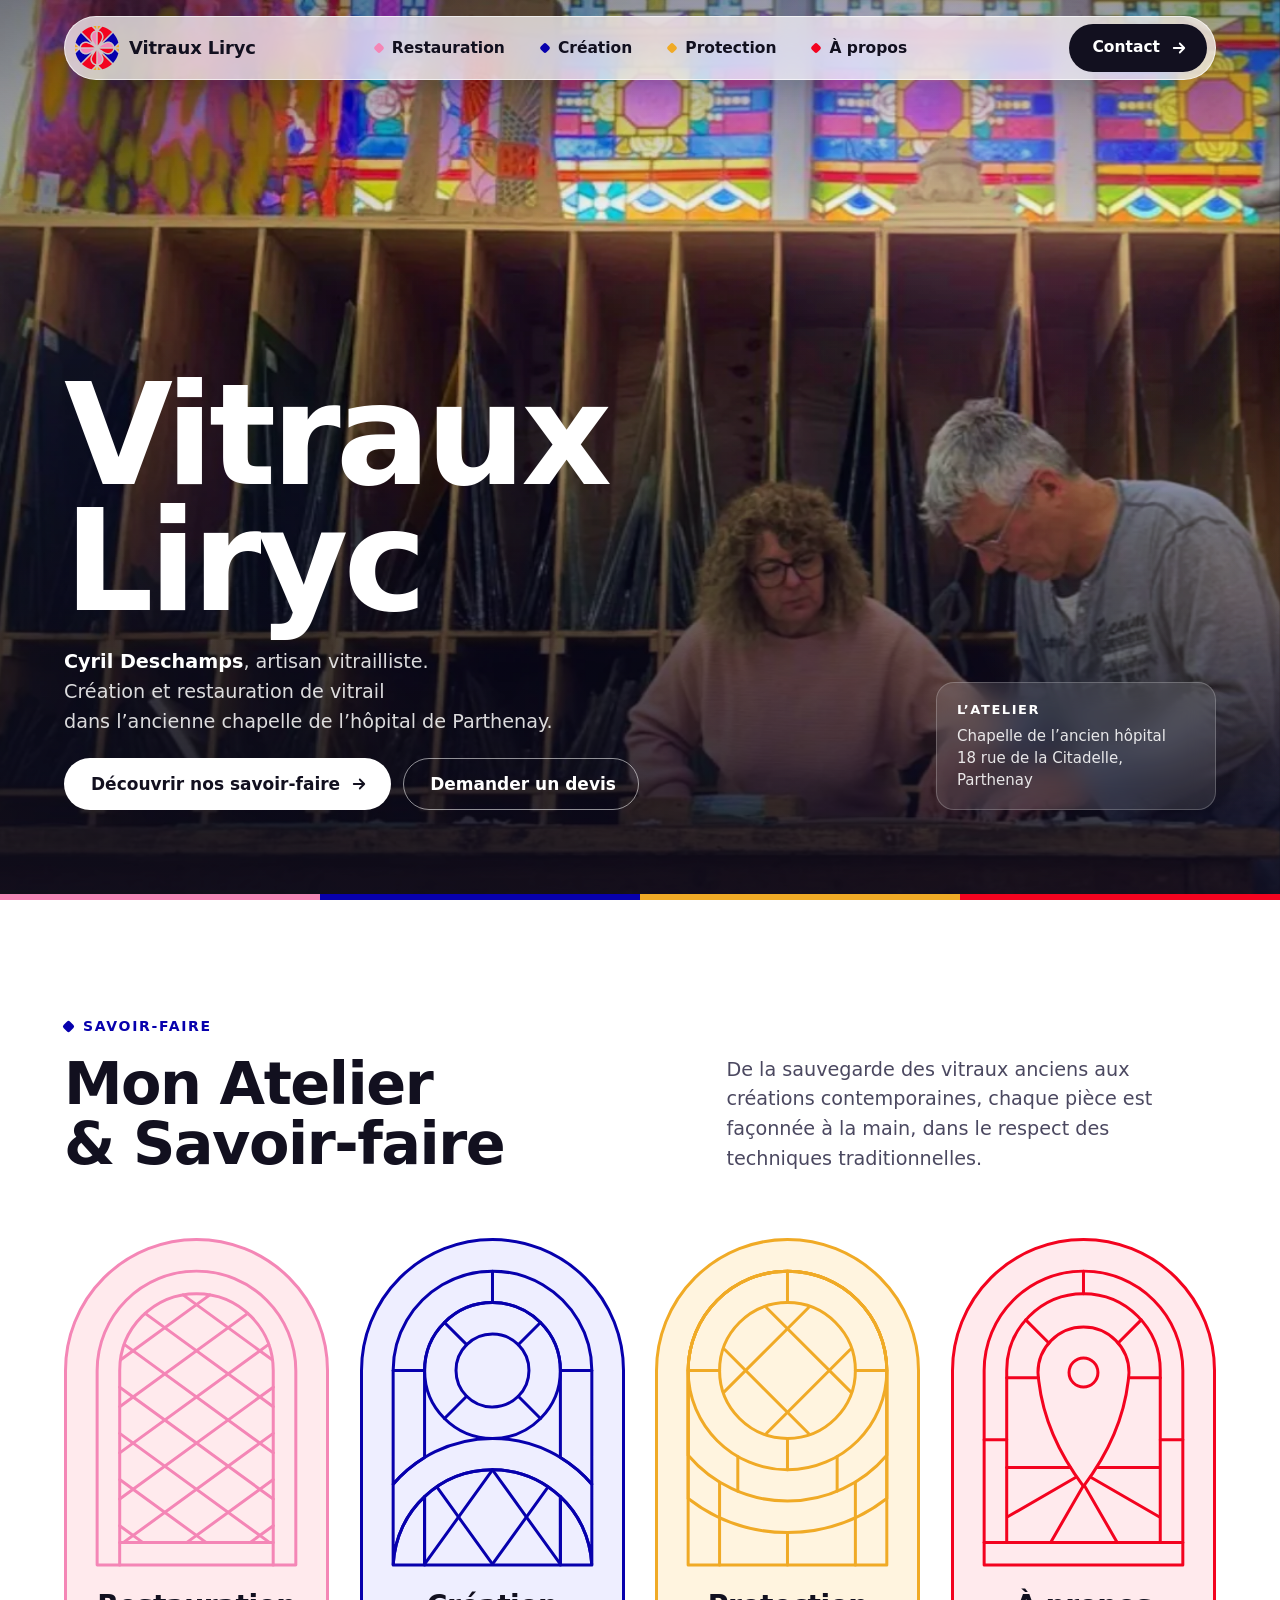
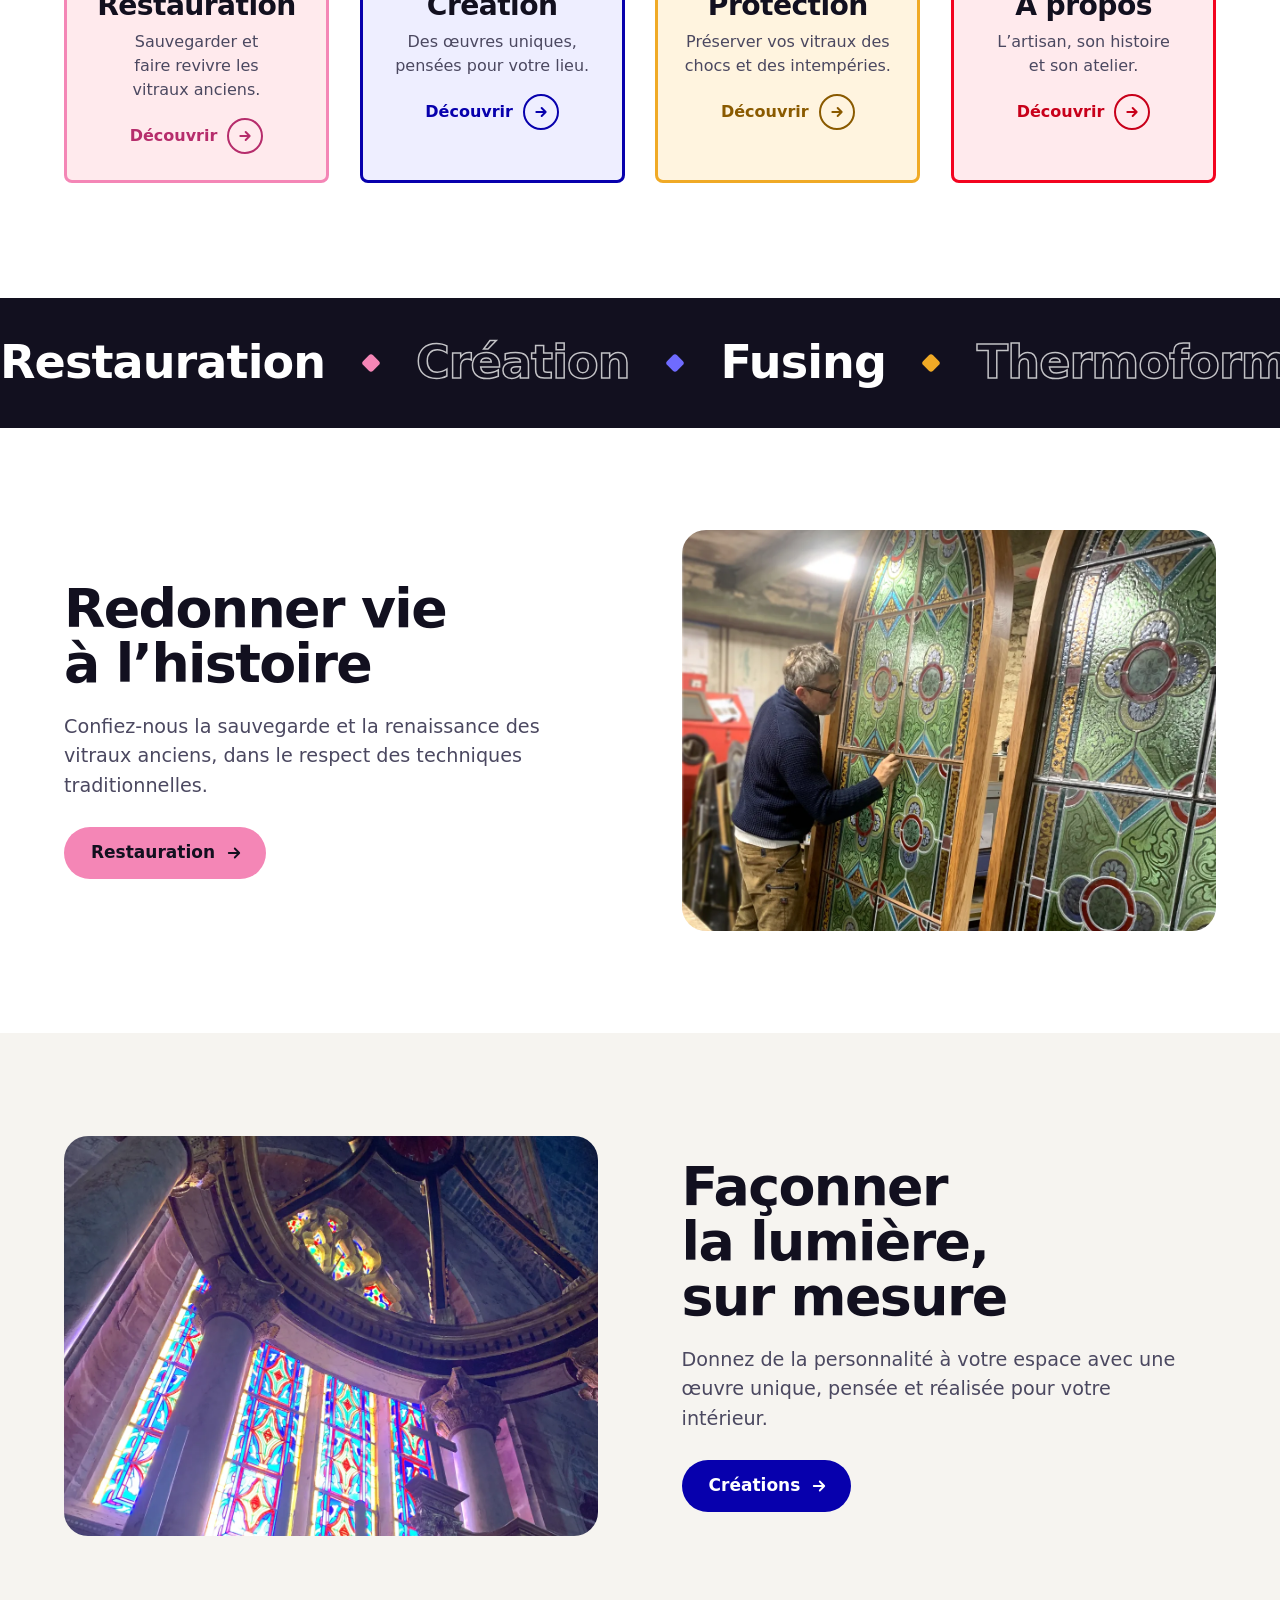
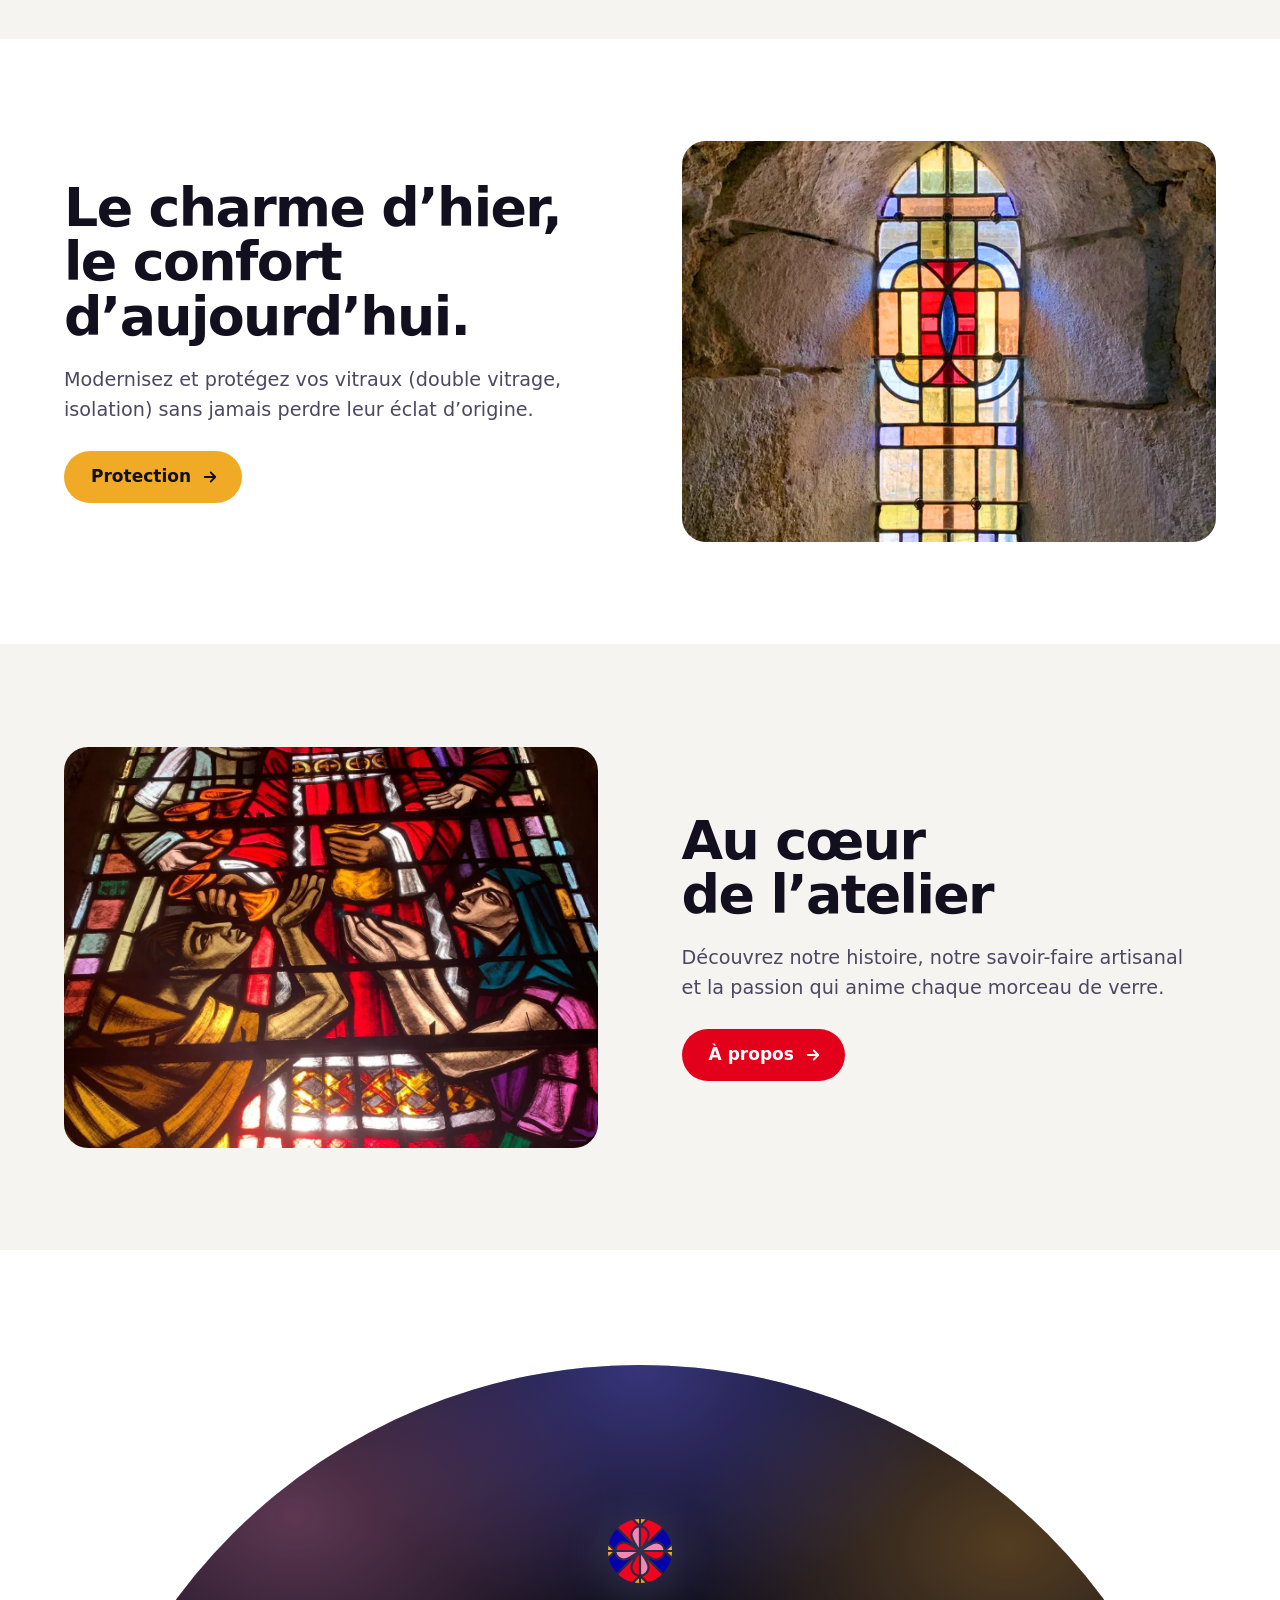
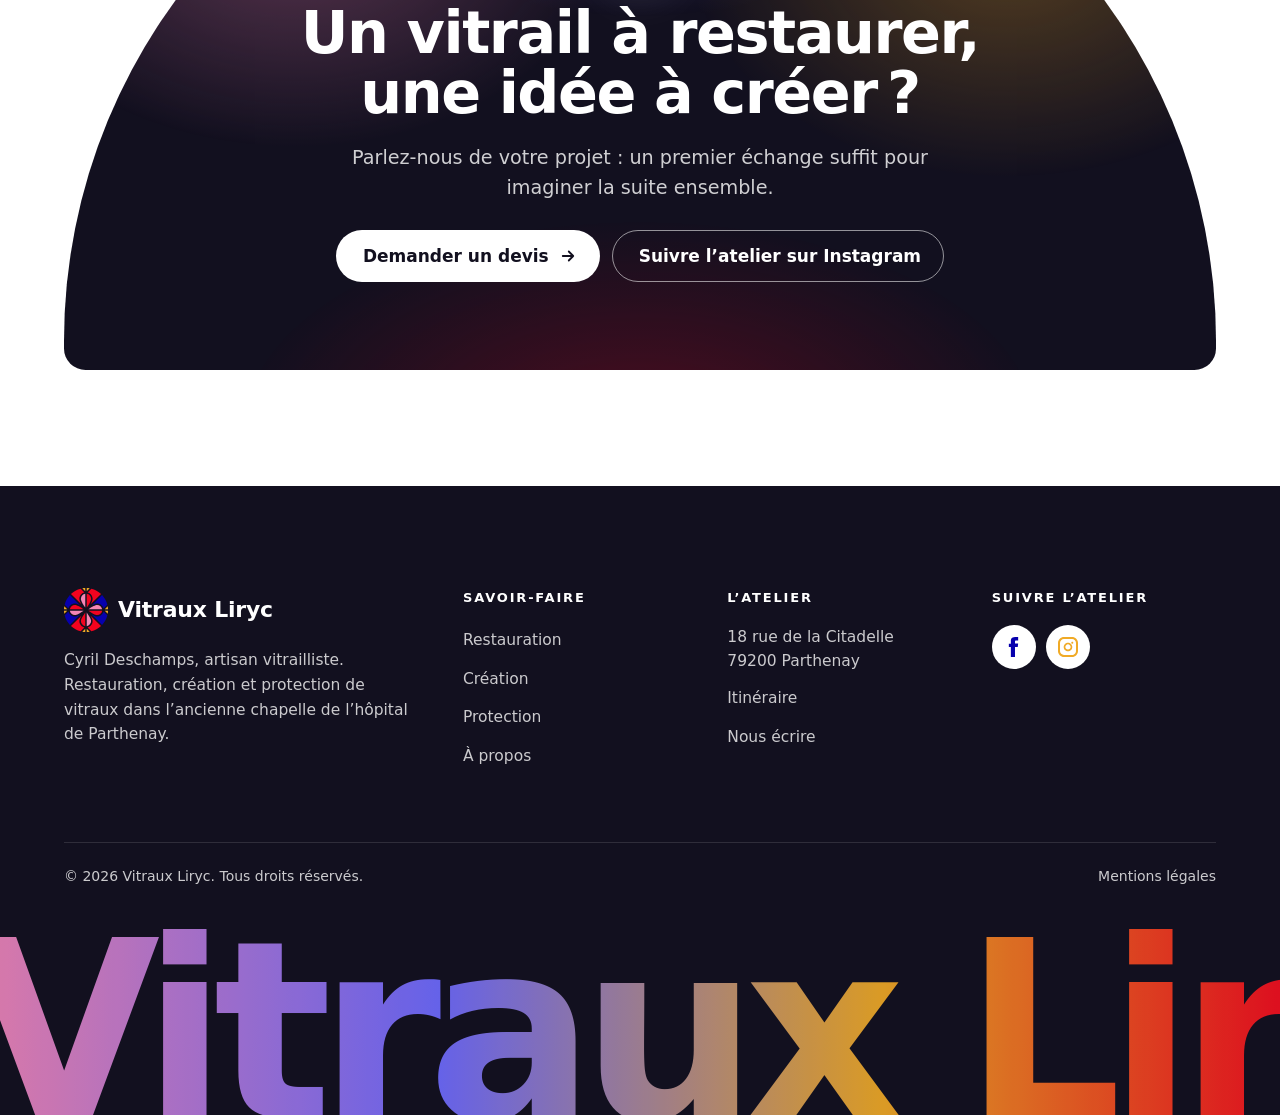
==== index.html @ ca13cc13 "Site Vitraux Liryc : accueil, restauration, création, protection, à propos, contact Co-Authored-By: " ====
<!doctype html>
<html lang="fr">
<head>
  <meta charset="utf-8">
  <meta name="viewport" content="width=device-width, initial-scale=1">
  <title>Vitraux Liryc · Artisan vitrailliste à Parthenay</title>
  <meta name="description" content="Vitraux Liryc, l’atelier de Cyril Deschamps, artisan vitrailliste à Parthenay (Deux-Sèvres) : restauration de vitraux anciens, créations sur mesure et protection des vitraux.">
  <meta name="theme-color" content="#12101f">
  <meta property="og:type" content="website">
  <meta property="og:locale" content="fr_FR">
  <meta property="og:site_name" content="Vitraux Liryc">
  <meta property="og:title" content="Vitraux Liryc · Artisan vitrailliste à Parthenay">
  <meta property="og:description" content="Vitraux Liryc, l’atelier de Cyril Deschamps, artisan vitrailliste à Parthenay (Deux-Sèvres) : restauration de vitraux anciens, créations sur mesure et protection des vitraux.">
  <link rel="icon" href="assets/svg/logo.svg" type="image/svg+xml">
  <link rel="preconnect" href="https://api.fontshare.com" crossorigin>
  <link rel="stylesheet" href="https://api.fontshare.com/v2/css?f[]=satoshi@500,700,900&amp;display=swap">
  <link rel="stylesheet" href="assets/css/style.css">
  <script>document.documentElement.classList.add('js')</script>
  <script src="assets/js/main.js" defer></script>
  <script type="application/ld+json">{"@context": "https://schema.org", "@type": "LocalBusiness", "name": "Vitraux Liryc", "description": "Atelier de vitrail de Cyril Deschamps, artisan vitrailliste à Parthenay : restauration, création et protection de vitraux.", "founder": {"@type": "Person", "name": "Cyril Deschamps", "jobTitle": "Artisan vitrailliste"}, "address": {"@type": "PostalAddress", "streetAddress": "18 rue de la Citadelle", "postalCode": "79200", "addressLocality": "Parthenay", "addressRegion": "Deux-Sèvres", "addressCountry": "FR"}, "areaServed": ["Parthenay", "Deux-Sèvres", "Nouvelle-Aquitaine"], "sameAs": ["https://www.facebook.com/vitrauxLiryc", "https://www.instagram.com/vitraux_liryc/"]}</script>
</head>
<body class="theme-bleu">
<a class="skip-link" href="#contenu">Aller au contenu</a>

<header class="site-header">
  <nav class="nav" aria-label="Navigation principale">
    <a class="brand" href="index.html" aria-current="page"><img src="assets/svg/logo.svg" width="44" height="44" alt="">Vitraux Liryc</a>
    <ul class="nav__links">
        <li><a class="nav-link nav-link--rose" href="restauration.html">Restauration</a></li>
        <li><a class="nav-link nav-link--bleu" href="creation.html">Création</a></li>
        <li><a class="nav-link nav-link--jaune" href="protection.html">Protection</a></li>
        <li><a class="nav-link nav-link--rouge" href="a-propos.html">À propos</a></li>
    </ul>
    <a class="btn btn--ink nav__cta" href="contact.html">Contact<svg viewBox="0 0 24 24" fill="none" stroke="currentColor" stroke-width="2.4" stroke-linecap="round" stroke-linejoin="round" aria-hidden="true"><path d="M5 12h14M13 6l6 6-6 6"/></svg></a>
    <button class="nav-toggle" type="button" aria-expanded="false" aria-controls="menu-mobile" aria-label="Ouvrir le menu"><span></span><span></span><span></span></button>
  </nav>
  <div class="mobile-menu" id="menu-mobile">
    <ul>
      <li><a class="nav-link nav-link--rose" href="restauration.html">Restauration</a></li>
      <li><a class="nav-link nav-link--bleu" href="creation.html">Création</a></li>
      <li><a class="nav-link nav-link--jaune" href="protection.html">Protection</a></li>
      <li><a class="nav-link nav-link--rouge" href="a-propos.html">À propos</a></li>
      <li><a class="nav-link nav-link--ink" href="contact.html">Contact</a></li>
    </ul>
  </div>
</header>

<main id="contenu">
<section class="hero">
  <div class="hero__media"><img src="assets/img/atelier-hero.webp" alt="" fetchpriority="high"></div>
  <div class="hero__shade"></div>
  <div class="hero__light" aria-hidden="true"></div>
  <div class="container hero__inner">
    <div class="hero__content">
      <h1 class="display hero__title">Vitraux Liryc</h1>
      <p class="lead hero__lead"><strong>Cyril Deschamps</strong>, artisan vitrailliste. <br>Création et restauration de vitrail <br>dans l’ancienne chapelle de l’hôpital de Parthenay.
</p>
      <div class="btn-row">
        <a class="btn btn--light" href="#savoir-faire">Découvrir nos savoir-faire<svg viewBox="0 0 24 24" fill="none" stroke="currentColor" stroke-width="2.4" stroke-linecap="round" stroke-linejoin="round" aria-hidden="true"><path d="M5 12h14M13 6l6 6-6 6"/></svg></a>
        <a class="btn btn--ghost" href="contact.html">Demander un devis</a>
      </div>
    </div>
    <div class="hero__aside">
      <strong>L’atelier</strong>
      Chapelle de l’ancien hôpital<br>18 rue de la Citadelle, Parthenay
    </div>
  </div>
  <div class="stripe" aria-hidden="true"><i></i><i></i><i></i><i></i></div>
</section>

<section class="section" id="savoir-faire">
  <div class="container">
    <div class="section-head">
      <div class="section-head__title reveal">
        <p class="eyebrow">Savoir-faire</p>
        <h2 class="h2">Mon Atelier <br> & Savoir-faire</h2>
      </div>
      <p class="lead reveal" style="--d:1">De la sauvegarde des vitraux anciens aux créations contemporaines, chaque pièce est façonnée à la main, dans le respect des techniques traditionnelles.</p>
    </div>
    <ul class="arches__grid">
      <li class="reveal" style="--d:0">
        <a class="arch-card arch-card--rose" href="restauration.html">
<svg class="vitrail-svg" viewBox="-2 -2 100.043 146.043" aria-hidden="true" focusable="false" fill="none" stroke="currentColor" stroke-linecap="round" stroke-linejoin="round">
  <path pathLength="1" style="--i:0" d="M48.023 -0.006C60.757 -0.006 72.971 5.054 81.977 14.060C90.981 23.066 96.041 35.282 96.041 48.018C96.041 89.239 96.041 142.049 96.041 142.049L0.002 142.049L0.002 48.018C0.002 35.282 5.060 23.066 14.066 14.060C23.071 5.054 35.284 -0.006 48.020 -0.006L48.023 -0.006Z"/>
  <path pathLength="1" style="--i:1" d="M48.022 10.906C68.517 10.906 85.132 27.522 85.132 48.018C85.132 83.339 85.132 131.137 85.132 131.137L10.911 131.137L10.911 48.018C10.911 27.522 27.525 10.906 48.020 10.906L48.022 10.906Z"/>
  <path pathLength="1" style="--i:2" d="M10.891 131.134L10.891 142.044"/>
  <path pathLength="1" style="--i:3" d="M85.104 131.134L85.104 142.044"/>
  <path pathLength="1" style="--i:4" d="M74.049 131.134L85.132 123.066"/>
  <path pathLength="1" style="--i:5" d="M21.994 131.134L10.911 123.066"/>
  <path pathLength="1" style="--i:6" d="M43.410 131.135L85.134 100.750"/>
  <path pathLength="1" style="--i:7" d="M52.633 131.135L10.909 100.750"/>
  <path pathLength="1" style="--i:8" d="M12.776 131.136L85.130 78.434"/>
  <path pathLength="1" style="--i:9" d="M83.267 131.136L10.913 78.434"/>
  <path pathLength="1" style="--i:10" d="M10.911 110.171L85.132 56.104"/>
  <path pathLength="1" style="--i:11" d="M85.132 110.171L10.911 56.104"/>
  <path pathLength="1" style="--i:12" d="M10.913 87.854L82.931 35.397"/>
  <path pathLength="1" style="--i:13" d="M85.130 87.854L13.112 35.397"/>
  <path pathLength="1" style="--i:14" d="M10.912 65.541L72.838 20.424"/>
  <path pathLength="1" style="--i:15" d="M85.131 65.541L23.205 20.424"/>
  <path pathLength="1" style="--i:16" d="M11.256 42.967L54.495 11.478"/>
  <path pathLength="1" style="--i:17" d="M84.787 42.967L41.548 11.478"/>
</svg>
          <div class="arch-card__body">
            <h3 class="arch-card__title">Restauration</h3>
            <p class="arch-card__text">Sauvegarder et faire revivre les vitraux anciens.</p>
            <span class="link-arrow">Découvrir <span class="dot-arrow"><svg viewBox="0 0 24 24" fill="none" stroke="currentColor" stroke-width="2.4" stroke-linecap="round" stroke-linejoin="round" aria-hidden="true"><path d="M5 12h14M13 6l6 6-6 6"/></svg></span></span>
          </div>
        </a>
      </li>
      <li class="reveal" style="--d:1">
        <a class="arch-card arch-card--bleu" href="creation.html">
<svg class="vitrail-svg" viewBox="-2 -2 100.043 146.043" aria-hidden="true" focusable="false" fill="none" stroke="currentColor" stroke-linecap="round" stroke-linejoin="round">
  <path pathLength="1" style="--i:0" d="M15.197 48.026C15.197 29.909 29.906 15.202 48.022 15.202C66.138 15.202 80.846 29.909 80.846 48.026C80.846 66.142 66.138 80.851 48.022 80.851C29.906 80.851 15.197 66.142 15.197 48.026ZM15.197 109.027C23.786 100.976 35.332 96.044 48.022 96.044C60.712 96.044 72.258 100.976 80.846 109.027L80.846 142.040L15.197 142.040L15.197 109.027ZM15.197 109.027C23.786 100.976 35.332 96.044 48.022 96.044C60.712 96.044 72.258 100.976 80.846 109.027L80.846 142.040L15.197 142.040L15.197 109.027ZM15.197 109.027C23.786 100.976 35.332 96.044 48.022 96.044C60.712 96.044 72.258 100.976 80.846 109.027L80.846 142.040L15.197 142.040L15.197 109.027ZM15.197 109.027C23.786 100.976 35.332 96.044 48.022 96.044C60.712 96.044 72.258 100.976 80.846 109.027L80.846 142.040L15.197 142.040L15.197 109.027ZM80.846 109.027L80.846 142.040L15.197 142.040L15.197 109.027C23.786 100.976 35.332 96.044 48.022 96.044C60.712 96.044 72.258 100.976 80.846 109.027Z"/>
  <path pathLength="1" style="--i:1" d="M15.194 142.042L0.000 142.042L0.059 141.671C0.691 128.818 6.388 117.287 15.194 109.034L15.194 142.042Z"/>
  <path pathLength="1" style="--i:2" d="M95.984 141.671L96.043 142.042L80.849 142.042L80.849 109.034C89.656 117.287 95.352 128.818 95.984 141.671Z"/>
  <path pathLength="1" style="--i:3" d="M96.042 102.971L96.042 141.676L95.983 141.676C95.351 128.820 89.654 117.286 80.847 109.031C72.258 100.978 60.712 96.045 48.021 96.045C35.332 96.045 23.784 100.978 15.195 109.031C6.389 117.286 0.693 128.820 0.061 141.676L0.002 141.676L0.002 102.971C4.343 97.905 9.470 93.532 15.195 90.043C16.853 89.032 18.561 88.096 20.315 87.238C28.683 83.147 38.086 80.849 48.021 80.849C57.957 80.849 67.359 83.147 75.728 87.238C77.481 88.096 79.189 89.032 80.847 90.043C86.572 93.532 91.701 97.905 96.042 102.971Z"/>
  <path pathLength="1" style="--i:4" d="M48.019 -0.003L48.021 -0.003C56.626 -0.003 64.993 2.307 72.292 6.582C79.370 10.740 85.290 16.659 89.449 23.735C93.729 31.038 96.042 39.411 96.042 48.020L96.042 102.970C91.701 97.904 86.572 93.531 80.847 90.042L80.847 48.020C80.847 29.901 66.139 15.191 48.021 15.191C29.904 15.191 15.195 29.901 15.195 48.020L15.195 90.042C9.470 93.531 4.343 97.904 0.002 102.970L0.002 48.020C0.002 39.411 2.314 31.038 6.594 23.735C10.753 16.659 16.673 10.740 23.750 6.582C31.049 2.307 39.415 -0.003 48.019 -0.003Z"/>
  <path pathLength="1" style="--i:5" d="M48.022 65.651C57.760 65.651 65.654 57.756 65.654 48.018C65.654 38.279 57.760 30.384 48.022 30.384C38.283 30.384 30.389 38.279 30.389 48.018C30.389 57.756 38.283 65.651 48.022 65.651Z"/>
  <path pathLength="1" style="--i:6" d="M71.205 71.207L60.479 60.481"/>
  <path pathLength="1" style="--i:7" d="M15.194 48.011L0.010 48.011"/>
  <path pathLength="1" style="--i:8" d="M71.216 24.815L60.478 35.553"/>
  <path pathLength="1" style="--i:9" d="M48.022 0.000L48.022 15.198"/>
  <path pathLength="1" style="--i:10" d="M35.539 35.537L24.805 24.803"/>
  <path pathLength="1" style="--i:11" d="M96.043 48.011L80.859 48.011"/>
  <path pathLength="1" style="--i:12" d="M35.538 60.498L24.816 71.219"/>
  <path pathLength="1" style="--i:13" d="M48.021 96.049L15.204 141.675"/>
  <path pathLength="1" style="--i:14" d="M48.022 96.049L80.839 141.675"/>
  <path pathLength="1" style="--i:15" d="M48.022 141.675L74.740 104.515"/>
  <path pathLength="1" style="--i:16" d="M48.021 141.675L21.303 104.515"/>
</svg>
          <div class="arch-card__body">
            <h3 class="arch-card__title">Création</h3>
            <p class="arch-card__text">Des œuvres uniques, pensées pour votre lieu.</p>
            <span class="link-arrow">Découvrir <span class="dot-arrow"><svg viewBox="0 0 24 24" fill="none" stroke="currentColor" stroke-width="2.4" stroke-linecap="round" stroke-linejoin="round" aria-hidden="true"><path d="M5 12h14M13 6l6 6-6 6"/></svg></span></span>
          </div>
        </a>
      </li>
      <li class="reveal" style="--d:2">
        <a class="arch-card arch-card--jaune" href="protection.html">
<svg class="vitrail-svg" viewBox="-2 -2 100.044 146.044" aria-hidden="true" focusable="false" fill="none" stroke="currentColor" stroke-linecap="round" stroke-linejoin="round">
  <path pathLength="1" style="--i:0" d="M96.043 48.019L96.043 142.049L0.002 142.049L0.002 48.019C0.002 35.282 5.061 23.067 14.066 14.061C23.071 5.054 35.285 -0.006 48.021 -0.006L48.024 -0.006C60.758 -0.006 72.972 5.054 81.978 14.061C90.983 23.067 96.043 35.282 96.043 48.019Z"/>
  <path pathLength="1" style="--i:1" d="M48.022 96.034C74.543 96.034 96.043 74.537 96.043 48.018C96.043 21.499 74.543 0.002 48.022 0.002C21.501 0.002 0.002 21.499 0.002 48.018C0.002 74.537 21.501 96.034 48.022 96.034Z"/>
  <path pathLength="1" style="--i:2" d="M48.022 80.848C66.151 80.848 80.847 66.153 80.847 48.025C80.847 29.897 66.151 15.202 48.022 15.202C29.893 15.202 15.197 29.897 15.197 48.025C15.197 66.153 29.893 80.848 48.022 80.848Z"/>
  <path pathLength="1" style="--i:3" d="M0.002 88.983L0.002 48.018C0.002 35.284 5.060 23.070 14.067 14.065C23.072 5.058 35.286 -0.001 48.020 -0.001L48.023 -0.001C60.759 -0.001 72.973 5.058 81.978 14.065C90.983 23.070 96.043 35.284 96.043 48.018L96.043 88.983C84.460 102.546 67.237 111.150 48.022 111.150C28.806 111.150 11.585 102.546 0.002 88.983Z"/>
  <path pathLength="1" style="--i:4" d="M0.002 109.888L0.002 48.021C0.002 35.283 5.061 23.069 14.066 14.062C23.072 5.056 35.285 -0.003 48.021 -0.003C60.758 -0.003 72.972 5.056 81.977 14.062C90.983 23.069 96.043 35.283 96.043 48.021L96.043 109.888C82.776 120.204 66.111 126.351 48.021 126.351C29.932 126.351 13.267 120.204 0.002 109.888Z"/>
  <path pathLength="1" style="--i:5" d="M58.137 17.669L17.671 58.140"/>
  <path pathLength="1" style="--i:6" d="M78.364 37.910L37.898 78.367"/>
  <path pathLength="1" style="--i:7" d="M78.373 58.140L37.908 17.669"/>
  <path pathLength="1" style="--i:8" d="M58.137 78.367L17.671 37.910"/>
  <path pathLength="1" style="--i:9" d="M48.022 80.852L48.022 96.050"/>
  <path pathLength="1" style="--i:10" d="M80.850 48.025L96.044 48.025"/>
  <path pathLength="1" style="--i:11" d="M48.022 0.000L48.022 15.198"/>
  <path pathLength="1" style="--i:12" d="M0.000 48.025L15.194 48.025"/>
  <path pathLength="1" style="--i:13" d="M48.022 126.845L48.022 142.044"/>
  <path pathLength="1" style="--i:14" d="M72.033 89.616L72.033 106.419"/>
  <path pathLength="1" style="--i:15" d="M24.011 89.616L24.011 106.419"/>
  <path pathLength="1" style="--i:16" d="M15.194 101.945L15.194 142.044"/>
  <path pathLength="1" style="--i:17" d="M80.850 101.945L80.850 142.044"/>
</svg>
          <div class="arch-card__body">
            <h3 class="arch-card__title">Protection</h3>
            <p class="arch-card__text">Préserver vos vitraux des chocs et des intempéries.</p>
            <span class="link-arrow">Découvrir <span class="dot-arrow"><svg viewBox="0 0 24 24" fill="none" stroke="currentColor" stroke-width="2.4" stroke-linecap="round" stroke-linejoin="round" aria-hidden="true"><path d="M5 12h14M13 6l6 6-6 6"/></svg></span></span>
          </div>
        </a>
      </li>
      <li class="reveal" style="--d:3">
        <a class="arch-card arch-card--rouge" href="a-propos.html">
<svg class="vitrail-svg" viewBox="-2 -2 100.043 146.043" aria-hidden="true" focusable="false" fill="none" stroke="currentColor" stroke-linecap="round" stroke-linejoin="round">
  <path pathLength="1" style="--i:0" d="M48.023 -0.006C60.757 -0.006 72.971 5.054 81.977 14.060C90.981 23.066 96.041 35.282 96.041 48.018C96.041 89.239 96.041 142.049 96.041 142.049L0.002 142.049L0.002 48.018C0.002 35.282 5.060 23.066 14.066 14.060C23.071 5.054 35.284 -0.006 48.020 -0.006L48.023 -0.006Z"/>
  <path pathLength="1" style="--i:1" d="M48.022 10.906C68.517 10.906 85.132 27.522 85.132 48.018C85.132 83.339 85.132 131.137 85.132 131.137L10.911 131.137L10.911 48.018C10.911 27.522 27.525 10.906 48.020 10.906L48.022 10.906Z"/>
  <path pathLength="1" style="--i:2" d="M26.018 49.002C26.018 36.860 35.877 27.001 48.022 27.001C60.166 27.001 70.025 36.860 70.025 49.002C69.928 50.373 69.800 51.746 69.639 53.120C67.696 69.805 61.044 86.737 48.022 104.005C34.999 86.737 28.347 69.805 26.403 53.120C26.243 51.746 26.115 50.373 26.018 49.002Z"/>
  <path pathLength="1" style="--i:3" d="M48.021 10.909L48.021 -0.000"/>
  <path pathLength="1" style="--i:4" d="M85.132 81.504L96.043 81.504"/>
  <path pathLength="1" style="--i:5" d="M-0.000 81.504L10.911 81.504"/>
  <path pathLength="1" style="--i:6" d="M85.132 131.134L96.043 131.134"/>
  <path pathLength="1" style="--i:7" d="M10.911 131.134L-0.000 131.134"/>
  <path pathLength="1" style="--i:8" d="M41.597 94.956L10.910 94.956"/>
  <path pathLength="1" style="--i:9" d="M26.229 51.505L10.911 51.505"/>
  <path pathLength="1" style="--i:10" d="M31.271 34.745L20.103 23.578"/>
  <path pathLength="1" style="--i:11" d="M64.772 34.745L75.940 23.578"/>
  <path pathLength="1" style="--i:12" d="M85.133 51.505L70.025 51.505"/>
  <path pathLength="1" style="--i:13" d="M84.604 94.956L54.918 94.956"/>
  <path pathLength="1" style="--i:14" d="M47.880 103.891L32.152 131.133"/>
  <path pathLength="1" style="--i:15" d="M48.589 103.889L64.319 131.135"/>
  <path pathLength="1" style="--i:16" d="M44.582 99.541L11.334 118.737"/>
  <path pathLength="1" style="--i:17" d="M51.334 99.543L84.576 118.735"/>
  <path pathLength="1" style="--i:18" d="M48.026 55.993C51.885 55.993 55.013 52.864 55.013 49.005C55.013 45.145 51.885 42.017 48.026 42.017C44.168 42.017 41.040 45.145 41.040 49.005C41.040 52.864 44.168 55.993 48.026 55.993Z"/>
</svg>
          <div class="arch-card__body">
            <h3 class="arch-card__title">À propos</h3>
            <p class="arch-card__text">L’artisan, son histoire et son atelier.</p>
            <span class="link-arrow">Découvrir <span class="dot-arrow"><svg viewBox="0 0 24 24" fill="none" stroke="currentColor" stroke-width="2.4" stroke-linecap="round" stroke-linejoin="round" aria-hidden="true"><path d="M5 12h14M13 6l6 6-6 6"/></svg></span></span>
          </div>
        </a>
      </li>
    </ul>
  </div>
</section>

<div class="marquee" aria-hidden="true"><div class="marquee__track"><div class="marquee__group"><span class="marquee__item">Restauration</span><span class="marquee__gem" style="background: var(--rose)"></span><span class="marquee__item marquee__item--outline">Création</span><span class="marquee__gem" style="background: var(--bleu-light)"></span><span class="marquee__item">Fusing</span><span class="marquee__gem" style="background: var(--jaune)"></span><span class="marquee__item marquee__item--outline">Thermoformage</span><span class="marquee__gem" style="background: var(--rouge)"></span><span class="marquee__item">Verrières de protection</span><span class="marquee__gem" style="background: var(--rose)"></span><span class="marquee__item marquee__item--outline">Double vitrage</span><span class="marquee__gem" style="background: var(--bleu-light)"></span><span class="marquee__item">Peinture sur verre</span><span class="marquee__gem" style="background: var(--jaune)"></span><span class="marquee__item marquee__item--outline">Protection</span><span class="marquee__gem" style="background: var(--rouge)"></span></div><div class="marquee__group"><span class="marquee__item">Restauration</span><span class="marquee__gem" style="background: var(--rose)"></span><span class="marquee__item marquee__item--outline">Création</span><span class="marquee__gem" style="background: var(--bleu-light)"></span><span class="marquee__item">Fusing</span><span class="marquee__gem" style="background: var(--jaune)"></span><span class="marquee__item marquee__item--outline">Thermoformage</span><span class="marquee__gem" style="background: var(--rouge)"></span><span class="marquee__item">Verrières de protection</span><span class="marquee__gem" style="background: var(--rose)"></span><span class="marquee__item marquee__item--outline">Double vitrage</span><span class="marquee__gem" style="background: var(--bleu-light)"></span><span class="marquee__item">Peinture sur verre</span><span class="marquee__gem" style="background: var(--jaune)"></span><span class="marquee__item marquee__item--outline">Protection</span><span class="marquee__gem" style="background: var(--rouge)"></span></div></div></div>

<section class="feature">
  <div class="container feature__inner">
    <div class="feature__text reveal">
      <h2 class="feature__title">Redonner vie à l’histoire</h2>
      <p class="lead feature__lead">Confiez-nous la sauvegarde et la renaissance des vitraux anciens, dans le respect des techniques traditionnelles.</p>
      <a class="btn btn--rose" href="restauration.html">Restauration<svg viewBox="0 0 24 24" fill="none" stroke="currentColor" stroke-width="2.4" stroke-linecap="round" stroke-linejoin="round" aria-hidden="true"><path d="M5 12h14M13 6l6 6-6 6"/></svg></a>
    </div>
    <figure class="feature__media reveal" style="--d:1">
      <img src="assets/img/restauration.webp" alt="Cyril Deschamps restaurant un grand vitrail à l’atelier" style="object-position: 100% 50%" loading="lazy">
    </figure>
  </div>
</section>
<section class="feature feature--pierre">
  <div class="container feature__inner feature__inner--rev">
    <div class="feature__text reveal">
      <h2 class="feature__title"><span>Façonner la lumière,</span><span>sur mesure</span></h2>
      <p class="lead feature__lead">Donnez de la personnalité à votre espace avec une œuvre unique, pensée et réalisée pour votre intérieur.</p>
      <a class="btn btn--bleu" href="creation.html">Créations<svg viewBox="0 0 24 24" fill="none" stroke="currentColor" stroke-width="2.4" stroke-linecap="round" stroke-linejoin="round" aria-hidden="true"><path d="M5 12h14M13 6l6 6-6 6"/></svg></a>
    </div>
    <figure class="feature__media reveal" style="--d:1">
      <img src="assets/img/creation.webp" alt="Vitraux colorés sous une voûte de chapelle" style="object-position: 100% 31%" loading="lazy">
    </figure>
  </div>
</section>
<section class="feature">
  <div class="container feature__inner">
    <div class="feature__text reveal">
      <h2 class="feature__title"><span>Le charme d’hier,</span><span>le confort d’aujourd’hui.</span></h2>
      <p class="lead feature__lead">Modernisez et protégez vos vitraux (double vitrage, isolation) sans jamais perdre leur éclat d’origine.</p>
      <a class="btn btn--jaune" href="protection.html">Protection<svg viewBox="0 0 24 24" fill="none" stroke="currentColor" stroke-width="2.4" stroke-linecap="round" stroke-linejoin="round" aria-hidden="true"><path d="M5 12h14M13 6l6 6-6 6"/></svg></a>
    </div>
    <figure class="feature__media reveal" style="--d:1">
      <img src="assets/img/renovation.webp" alt="Vitrail ancien aux motifs géométriques dans une fenêtre en pierre" style="object-position: 50% 35%" loading="lazy">
    </figure>
  </div>
</section>
<section class="feature feature--pierre">
  <div class="container feature__inner feature__inner--rev">
    <div class="feature__text reveal">
      <h2 class="feature__title">Au cœur de l’atelier</h2>
      <p class="lead feature__lead">Découvrez notre histoire, notre savoir-faire artisanal et la passion qui anime chaque morceau de verre.</p>
      <a class="btn btn--rouge" href="a-propos.html">À propos<svg viewBox="0 0 24 24" fill="none" stroke="currentColor" stroke-width="2.4" stroke-linecap="round" stroke-linejoin="round" aria-hidden="true"><path d="M5 12h14M13 6l6 6-6 6"/></svg></a>
    </div>
    <figure class="feature__media reveal" style="--d:1">
      <img src="assets/img/atelier.webp" alt="Détail d’un vitrail peint aux couleurs vives" style="object-position: 50% 20%" loading="lazy">
    </figure>
  </div>
</section>

<section class="cta">
  <div class="container">
    <div class="cta__box reveal">
      <img class="cta__logo" src="assets/svg/logo.svg" width="64" height="64" alt="">
      <h2 class="h2 text-balance">Un vitrail à restaurer, une idée à créer ?</h2>
      <p class="lead">Parlez-nous de votre projet : un premier échange suffit pour imaginer la suite ensemble.</p>
      <div class="btn-row">
        <a class="btn btn--light" href="contact.html">Demander un devis<svg viewBox="0 0 24 24" fill="none" stroke="currentColor" stroke-width="2.4" stroke-linecap="round" stroke-linejoin="round" aria-hidden="true"><path d="M5 12h14M13 6l6 6-6 6"/></svg></a>
        <a class="btn btn--ghost" href="https://www.instagram.com/vitraux_liryc/">Suivre l’atelier sur Instagram</a>
      </div>
    </div>
  </div>
</section>
</main>

<footer class="site-footer">
  <div class="container site-footer__inner">
    <div class="footer-grid">
      <div class="footer-brand">
        <a class="brand" href="index.html"><img src="assets/svg/logo.svg" width="44" height="44" alt="">Vitraux Liryc</a>
        <p>Cyril Deschamps, artisan vitrailliste. Restauration, création et protection de vitraux dans l’ancienne chapelle de l’hôpital de Parthenay.</p>
      </div>
      <nav class="footer-col" aria-label="Pied de page">
        <h2>Savoir-faire</h2>
        <ul>
          <li><a href="restauration.html">Restauration</a></li>
          <li><a href="creation.html">Création</a></li>
          <li><a href="protection.html">Protection</a></li>
          <li><a href="a-propos.html">À propos</a></li>
        </ul>
      </nav>
      <div class="footer-col">
        <h2>L’atelier</h2>
        <address>18 rue de la Citadelle<br>79200 Parthenay</address>
        <ul style="margin-top:10px">
          <li><a href="https://www.google.com/maps/search/?api=1&query=18+rue+de+la+Citadelle+79200+Parthenay" target="_blank" rel="noopener">Itinéraire</a></li>
          <li><a href="contact.html">Nous écrire</a></li>
        </ul>
      </div>
      <div class="footer-col">
        <h2>Suivre l’atelier</h2>
        <div class="socials">
          <a href="https://www.facebook.com/vitrauxLiryc" target="_blank" rel="noopener" aria-label="Facebook (nouvel onglet)"><img src="assets/svg/facebook.svg" width="21" height="20" alt=""></a>
          <a href="https://www.instagram.com/vitraux_liryc/" target="_blank" rel="noopener" aria-label="Instagram (nouvel onglet)"><img src="assets/svg/instagram.svg" width="20" height="20" alt=""></a>
          <!-- À COMPLÉTER : liens YouTube et LinkedIn (icônes déjà prêtes)
          <a href="https://www.youtube.com/…" target="_blank" rel="noopener" aria-label="YouTube"><img src="assets/svg/youtube.svg" width="20" height="14" alt=""></a>
          <a href="https://www.linkedin.com/…" target="_blank" rel="noopener" aria-label="LinkedIn"><img src="assets/svg/linkedin.svg" width="20" height="19" alt=""></a>
          -->
        </div>
      </div>
    </div>
    <div class="footer-bottom">
      <p>© <span data-year>2026</span> Vitraux Liryc. Tous droits réservés.</p>
      <a href="mentions-legales.html">Mentions légales</a>
    </div>
  </div>
  <span class="wordmark" aria-hidden="true">Vitraux Liryc</span>
</footer>
</body>
</html>
---- assets/css/style.css ----
/* ==========================================================================
   Vitraux Liryc — feuille de style
   Couleurs de marque issues de la maquette Figma (collection « couleurs »),
   déclinées en teintes « encre » pour garantir un contraste AA sur le texte.
   ========================================================================== */

:root {
  /* Marque */
  --rose: #f486b6;   --rose-ink: #b62d6c;  --rose-pastel: #ffeaed;
  --bleu: #0700ad;   --bleu-ink: #0700ad;  --bleu-pastel: #eeeeff;  --bleu-light: #6f6bff;
  --jaune: #f0aa26;  --jaune-ink: #8a5a00; --jaune-pastel: #fff4df;
  --rouge: #f3031f;  --rouge-ink: #c8001a; --rouge-btn: #e3001b;

  /* Neutres */
  --ink: #12101f;
  --ink-soft: #4b4860;
  --pierre: #f6f4f0;
  --line: #e7e3dc;
  --blanc: #fff;

  --font: "Satoshi", system-ui, -apple-system, "Segoe UI", sans-serif;

  --header-h: 64px;
  --header-top: 16px;
  --gutter: clamp(20px, 5vw, 104px);
  --maxw: 1232px;
  --r-sm: 14px;
  --lead: 3px; /* épaisseur unique : bordure des arches = plombs des vitraux */
  --r: 24px;
  --ease: cubic-bezier(.22, .61, .36, 1);
  --ease-io: cubic-bezier(.65, 0, .35, 1);

  /* Thème de page (surchargé plus bas) */
  --accent: var(--bleu); --accent-ink: var(--bleu-ink); --on-accent: #fff; --pastel: var(--bleu-pastel);
}

.theme-rose  { --accent: var(--rose);  --accent-ink: var(--rose-ink);  --on-accent: var(--ink); --pastel: var(--rose-pastel); }
.theme-bleu  { --accent: var(--bleu);  --accent-ink: var(--bleu-ink);  --on-accent: #fff;       --pastel: var(--bleu-pastel); }
.theme-jaune { --accent: var(--jaune); --accent-ink: var(--jaune-ink); --on-accent: var(--ink); --pastel: var(--jaune-pastel); }
.theme-rouge { --accent: var(--rouge); --accent-ink: var(--rouge-ink); --on-accent: #fff;       --pastel: var(--rose-pastel); }

*, *::before, *::after { box-sizing: border-box; }

html { scroll-behavior: smooth; scroll-padding-top: calc(var(--header-h) + var(--header-top) + 24px); -webkit-text-size-adjust: 100%; }

body {
  margin: 0;
  background: var(--blanc);
  color: var(--ink);
  font: 500 18px/1.6 var(--font);
  -webkit-font-smoothing: antialiased;
  text-rendering: optimizeLegibility;
}

img, svg { max-width: 100%; }
img { display: block; }
a { color: inherit; }
h1, h2, h3, p, ul, ol, figure { margin: 0; }
::selection { background: var(--rose-pastel); color: var(--ink); }

.sr-only {
  position: absolute; width: 1px; height: 1px; padding: 0; margin: -1px;
  overflow: hidden; clip: rect(0, 0, 0, 0); white-space: nowrap; border: 0;
}
.skip-link {
  position: absolute; left: 16px; top: -100px; z-index: 100;
  background: var(--ink); color: #fff; padding: 12px 18px; border-radius: 999px; font-weight: 700;
}
.skip-link:focus { top: 16px; }
:focus-visible { outline: 3px solid var(--bleu); outline-offset: 3px; border-radius: 6px; }

.container { width: 100%; max-width: calc(var(--maxw) + 2 * var(--gutter)); margin-inline: auto; padding-inline: var(--gutter); }

/* ---------- Typographie ---------- */
.display {
  font-weight: 900; letter-spacing: -.035em; line-height: .9;
  font-size: clamp(64px, 11vw, 168px);
}
.h1 { font-weight: 900; letter-spacing: -.03em; line-height: .95; font-size: clamp(48px, 7vw, 104px); }
.h2 { font-weight: 900; letter-spacing: -.025em; line-height: 1.02; font-size: clamp(36px, 4.6vw, 64px); text-wrap: balance; }
.h3 { font-weight: 900; letter-spacing: -.015em; line-height: 1.15; font-size: 22px; }
.lead { font-weight: 500; font-size: clamp(18px, 1.5vw, 21px); line-height: 1.55; color: var(--ink-soft); }
.eyebrow {
  display: inline-flex; align-items: center; gap: 10px;
  font-weight: 700; font-size: 14px; letter-spacing: .12em; text-transform: uppercase; color: var(--accent-ink);
}
.eyebrow::before { content: ""; width: 9px; height: 9px; background: var(--accent); transform: rotate(45deg); border-radius: 2px; }
.text-balance { text-wrap: balance; }

/* ---------- Boutons ---------- */
.btn {
  --btn-bg: var(--accent); --btn-fg: var(--on-accent);
  display: inline-flex; align-items: center; justify-content: center; gap: 10px;
  min-height: 52px; padding: 14px 22px 14px 26px; border-radius: 999px; border: 1.5px solid transparent;
  background: var(--btn-bg); color: var(--btn-fg);
  font: 700 17px/1 var(--font); text-decoration: none; white-space: nowrap; cursor: pointer;
  transition: transform .25s var(--ease), box-shadow .25s var(--ease), background-color .25s var(--ease), color .25s var(--ease);
}
.btn svg { width: 18px; height: 18px; flex: none; transition: transform .25s var(--ease); }
.btn:hover { transform: translateY(-2px); box-shadow: 0 14px 30px -14px color-mix(in srgb, var(--btn-bg) 80%, black); }
.btn:hover svg { transform: translateX(4px); }
.btn--rose  { --btn-bg: var(--rose);      --btn-fg: var(--ink); }
.btn--bleu  { --btn-bg: var(--bleu);      --btn-fg: #fff; }
.btn--jaune { --btn-bg: var(--jaune);     --btn-fg: var(--ink); }
.btn--rouge { --btn-bg: var(--rouge-btn); --btn-fg: #fff; }
.btn--light { --btn-bg: #fff;             --btn-fg: var(--ink); }
.btn--ink   { --btn-bg: var(--ink);       --btn-fg: #fff; }
.btn--ghost { --btn-bg: transparent; --btn-fg: #fff; border-color: rgba(255,255,255,.55); }
.btn--ghost:hover { background: rgba(255,255,255,.12); box-shadow: none; }
.btn-row { display: flex; flex-wrap: wrap; gap: 12px; }

.link-arrow {
  display: inline-flex; align-items: center; gap: 10px; font-weight: 700; font-size: 16px; text-decoration: none;
}
/* Icône de redirection : trait de la flèche = bordure du cercle (2 px) */
.link-arrow .dot-arrow {
  --stroke: 2px;
  display: grid; place-items: center; width: 36px; height: 36px; border-radius: 50%;
  border: var(--stroke) solid var(--c-ink, var(--accent-ink)); background: transparent; color: var(--c-ink, var(--accent-ink));
  transition: transform .3s var(--ease), background-color .3s var(--ease), color .3s var(--ease), border-color .3s var(--ease);
}
.link-arrow svg { width: 16px; height: 16px; }
.link-arrow .dot-arrow svg path { stroke-width: var(--stroke); vector-effect: non-scaling-stroke; }

/* ==========================================================================
   En-tête flottant
   ========================================================================== */
.site-header { position: fixed; top: var(--header-top); left: 0; right: 0; z-index: 50; padding-inline: var(--gutter); pointer-events: none; }
.nav {
  pointer-events: auto;
  max-width: var(--maxw); margin-inline: auto; height: var(--header-h);
  display: grid; grid-template-columns: 1fr auto 1fr; align-items: center; gap: 16px;
  padding: 0 8px 0 10px; border-radius: 999px;
  background: rgba(255,255,255,.72);
  -webkit-backdrop-filter: blur(18px) saturate(1.6); backdrop-filter: blur(18px) saturate(1.6);
  border: 1px solid rgba(255,255,255,.65);
  box-shadow: 0 10px 40px -16px rgba(18,16,31,.35);
  transition: background-color .3s var(--ease), box-shadow .3s var(--ease);
}
.is-scrolled .nav { background: rgba(255,255,255,.9); }
.brand { display: inline-flex; align-items: center; gap: 10px; text-decoration: none; font-weight: 900; font-size: 18px; letter-spacing: -.01em; justify-self: start; }
.brand img { width: 44px; height: 44px; transition: transform .8s var(--ease); }
.brand:hover img { transform: rotate(90deg); }
.nav__links { display: flex; gap: 4px; list-style: none; padding: 0; }
.nav-link {
  --c: var(--accent);
  display: inline-flex; align-items: center; gap: 9px; padding: 10px 16px; border-radius: 999px;
  font-weight: 700; font-size: 15.5px; text-decoration: none; color: var(--ink);
  transition: background-color .2s var(--ease);
}
.nav-link::before { content: ""; width: 8px; height: 8px; border-radius: 2px; background: var(--c); transform: rotate(45deg); transition: transform .3s var(--ease); }
.nav-link:hover { background: color-mix(in srgb, var(--c) 14%, transparent); }
.nav-link:hover::before { transform: rotate(225deg); }
.nav-link[aria-current="page"] { background: color-mix(in srgb, var(--c) 18%, transparent); }
.nav-link--rose  { --c: var(--rose); }
.nav-link--bleu  { --c: var(--bleu); }
.nav-link--jaune { --c: var(--jaune); }
.nav-link--rouge { --c: var(--rouge); }
.nav-link--ink   { --c: var(--ink); }
.nav__cta { justify-self: end; min-height: 48px; padding: 12px 18px 12px 22px; font-size: 15.5px; }

.nav-toggle { display: none; }
.mobile-menu { display: none; }

@media (max-width: 1023px) {
  .nav { grid-template-columns: 1fr auto; }
  .nav__links, .nav__cta { display: none; }
  .nav-toggle {
    display: inline-flex; flex-direction: column; justify-content: center; align-items: center; gap: 5px;
    width: 48px; height: 48px; border: 0; border-radius: 50%; background: var(--ink); cursor: pointer;
  }
  .nav-toggle span { display: block; width: 18px; height: 2px; border-radius: 2px; background: #fff; transition: transform .3s var(--ease), opacity .2s; }
  .nav-open .nav-toggle span:nth-child(1) { transform: translateY(7px) rotate(45deg); }
  .nav-open .nav-toggle span:nth-child(2) { opacity: 0; }
  .nav-open .nav-toggle span:nth-child(3) { transform: translateY(-7px) rotate(-45deg); }
  .mobile-menu {
    display: block; pointer-events: auto; max-width: var(--maxw); margin: 8px auto 0;
    border-radius: var(--r); background: rgba(255,255,255,.94);
    -webkit-backdrop-filter: blur(18px) saturate(1.6); backdrop-filter: blur(18px) saturate(1.6);
    box-shadow: 0 20px 50px -20px rgba(18,16,31,.4);
    opacity: 0; transform: translateY(-8px); visibility: hidden;
    transition: opacity .25s var(--ease), transform .25s var(--ease), visibility .25s;
  }
  .nav-open .mobile-menu { opacity: 1; transform: none; visibility: visible; }
  .mobile-menu ul { list-style: none; padding: 10px; display: grid; gap: 2px; }
  .mobile-menu .nav-link { display: flex; font-size: 22px; padding: 14px 16px; gap: 14px; }
  .mobile-menu .nav-link::before { width: 10px; height: 10px; }
}

/* ==========================================================================
   Héros
   ========================================================================== */
.hero {
  position: relative; isolation: isolate; overflow: hidden;
  display: flex; align-items: flex-end;
  min-height: clamp(640px, 100svh, 980px);
  padding: calc(var(--header-h) + var(--header-top) + 48px) 0 clamp(56px, 7vw, 96px);
  color: #fff; background: var(--ink);
}
.hero--page { min-height: clamp(540px, 74svh, 760px); }
.hero__media, .hero__media img, .hero__shade, .hero__light { position: absolute; inset: 0; }
.hero__media { z-index: -2; }
.hero__media img { width: 100%; height: 100%; object-fit: cover; object-position: center 80%; transform: scale(1.06); animation: heroZoom 14s var(--ease) forwards; }
@keyframes heroZoom { to { transform: scale(1); } }
.hero__shade {
  background:
    linear-gradient(180deg, rgba(12,10,28,.45) 0%, rgba(12,10,28,0) 26%),
    linear-gradient(0deg, rgba(12,10,28,.88) 0%, rgba(12,10,28,.45) 38%, rgba(12,10,28,0) 70%),
    linear-gradient(44.14deg, rgba(0,0,0,.45) 16.98%, rgba(102,102,102,0) 56.42%);
}
.hero__light {
  z-index: -1; pointer-events: none; mix-blend-mode: screen; opacity: .5;
  background:
    radial-gradient(38% 46% at 82% 18%, rgba(244,134,182,.55), transparent 70%),
    radial-gradient(30% 40% at 96% 62%, rgba(240,170,38,.45), transparent 70%),
    radial-gradient(34% 42% at 66% 4%, rgba(111,107,255,.5), transparent 70%);
}
.hero__shade { z-index: -1; }
.hero__inner { position: relative; z-index: 1; display: grid; grid-template-columns: minmax(0, 1fr) auto; align-items: end; gap: 40px; }
.hero__content { display: flex; flex-direction: column; align-items: flex-start; gap: 22px; max-width: 980px; }
.hero__title { text-wrap: balance; }
.hero__lead { max-width: 620px; color: rgba(255,255,255,.85); }
.hero__lead strong { color: #fff; font-weight: 700; }
.hero__aside {
  display: flex; flex-direction: column; gap: 6px; padding: 18px 20px; border-radius: 18px; max-width: 280px;
  background: rgba(255,255,255,.1); border: 1px solid rgba(255,255,255,.22);
  -webkit-backdrop-filter: blur(14px); backdrop-filter: blur(14px);
  font-size: 15px; line-height: 1.45; color: rgba(255,255,255,.88);
}
.hero__aside strong { color: #fff; font-size: 13px; letter-spacing: .12em; text-transform: uppercase; }
.pill {
  display: inline-flex; align-items: center; gap: 10px; padding: 8px 14px 8px 12px; border-radius: 999px;
  background: rgba(255,255,255,.12); border: 1px solid rgba(255,255,255,.28);
  -webkit-backdrop-filter: blur(12px); backdrop-filter: blur(12px);
  font-size: 14px; font-weight: 700; letter-spacing: .04em; color: #fff;
}
.gems { display: inline-flex; gap: 4px; }
.gems i { width: 8px; height: 8px; border-radius: 2px; transform: rotate(45deg); }
.gems i:nth-child(1) { background: var(--rose); }
.gems i:nth-child(2) { background: var(--bleu-light); }
.gems i:nth-child(3) { background: var(--jaune); }
.gems i:nth-child(4) { background: var(--rouge); }
.pill .gem { width: 9px; height: 9px; border-radius: 2px; transform: rotate(45deg); background: var(--accent); }
.crumbs { display: flex; gap: 8px; font-size: 14px; font-weight: 700; color: rgba(255,255,255,.75); }
.crumbs a { text-decoration: none; }
.crumbs a:hover { color: #fff; text-decoration: underline; }
.stripe { position: absolute; left: 0; right: 0; bottom: 0; height: 6px; display: flex; }
.stripe i, .stripes i { flex: 1; }
.stripe i:nth-child(1), .stripes i:nth-child(1) { background: var(--rose); }
.stripe i:nth-child(2), .stripes i:nth-child(2) { background: var(--bleu); }
.stripe i:nth-child(3), .stripes i:nth-child(3) { background: var(--jaune); }
.stripe i:nth-child(4), .stripes i:nth-child(4) { background: var(--rouge); }
.stripes { display: flex; height: 6px; }

@media (max-width: 899px) {
  .hero__inner { grid-template-columns: 1fr; }
  .hero__aside { display: none; }
  .hero__media img { object-position: 62% 80%; }
}

/* ==========================================================================
   Sections génériques
   ========================================================================== */
.section { position: relative; padding-block: clamp(72px, 9vw, 128px); }
.section--pierre { background: var(--pierre); }
.section-head { display: grid; grid-template-columns: minmax(0, 1.1fr) minmax(0, .9fr); align-items: end; gap: 24px 64px; margin-bottom: clamp(40px, 5vw, 64px); }
.section-head__title { display: flex; flex-direction: column; gap: 16px; }
.section-head--stack { grid-template-columns: minmax(0, 760px); }
@media (max-width: 899px) { .section-head { grid-template-columns: 1fr; } }

/* ==========================================================================
   Cartes « arche » (accueil)
   ========================================================================== */
.arches__grid { display: grid; grid-template-columns: minmax(0, 340px); justify-content: center; gap: 28px; list-style: none; padding: 0; }
@media (max-width: 639px) {
  /* carrousel à défilement aimanté */
  .arches__grid {
    display: flex; justify-content: flex-start; gap: 16px; overflow-x: auto; scroll-snap-type: x mandatory; overscroll-behavior-x: contain;
    margin-inline: calc(-1 * var(--gutter)); padding: 4px var(--gutter) 20px; scroll-padding-inline: var(--gutter);
    scrollbar-width: none;
  }
  .arches__grid::-webkit-scrollbar { display: none; }
  .arches__grid > li { flex: 0 0 76%; scroll-snap-align: start; }
  .arch-card { padding: 20px 20px 22px; gap: 18px; }
}
@media (min-width: 640px)  { .arches__grid { grid-template-columns: repeat(2, minmax(0, 340px)); } }
@media (min-width: 1100px) { .arches__grid { grid-template-columns: repeat(4, minmax(0, 1fr)); gap: clamp(20px, 2.4vw, 32px); } }

.arch-card {
  --c: var(--accent); --bg: var(--pastel); --c-ink: var(--accent-ink); --on-c: var(--on-accent);
  position: relative; height: 100%;
  display: flex; flex-direction: column; align-items: center; gap: 22px; text-align: center;
  padding: 26px 26px 26px; border-radius: 400px 400px var(--r) var(--r);
  background: var(--bg); border: var(--lead) solid var(--c); color: var(--ink); text-decoration: none;
  transition: transform .45s var(--ease), box-shadow .45s var(--ease), background-color .45s var(--ease);
}
.arch-card--rose  { --c: var(--rose);  --bg: var(--rose-pastel);  --c-ink: var(--rose-ink);  --on-c: var(--ink); }
.arch-card--bleu  { --c: var(--bleu);  --bg: var(--bleu-pastel);  --c-ink: var(--bleu-ink);  --on-c: #fff; }
.arch-card--jaune { --c: var(--jaune); --bg: var(--jaune-pastel); --c-ink: var(--jaune-ink); --on-c: var(--ink); }
.arch-card--rouge { --c: var(--rouge); --bg: var(--rose-pastel);  --c-ink: var(--rouge-ink); --on-c: #fff; }
.arch-card:hover { transform: translateY(-8px); box-shadow: 0 34px 60px -34px var(--c); background: color-mix(in srgb, var(--bg) 70%, var(--c) 8%); }
.arch-card .vitrail-svg { width: 100%; height: auto; color: var(--c); overflow: visible; transition: transform .6s var(--ease); }
.arch-card:hover .vitrail-svg { transform: scale(1.025); }
.arch-card__body { display: flex; flex-direction: column; align-items: center; gap: 8px; }
.arch-card__title { font-weight: 900; font-size: clamp(26px, 2.2vw, 30px); letter-spacing: -.02em; line-height: 1.1; }
.arch-card__text { font-size: 16px; line-height: 1.5; color: var(--ink-soft); text-wrap: balance; }
.arch-card .link-arrow { margin-top: 8px; color: var(--c-ink); }
.arch-card:hover .dot-arrow { transform: translateX(4px) rotate(-45deg); background: var(--c); border-color: var(--c); color: var(--on-c); }

/* Tracé du plomb : les lignes se dessinent à l’apparition */
.js .reveal .vitrail-svg path {
  stroke-dasharray: 1.001 1.001; stroke-dashoffset: 1.001; opacity: 0;
  transition: stroke-dashoffset 1.6s var(--ease-io), opacity .2s linear;
  transition-delay: calc(var(--i, 0) * 55ms + 150ms);
}
.js .reveal.is-visible .vitrail-svg path { stroke-dashoffset: 0; opacity: 1; }

/* ==========================================================================
   Bandeau défilant
   ========================================================================== */
.marquee { overflow: hidden; background: var(--ink); color: #fff; padding-block: clamp(18px, 2.4vw, 28px); }
.marquee__track { display: flex; width: max-content; animation: marquee 38s linear infinite; }
.marquee__group { display: flex; align-items: center; gap: clamp(24px, 3vw, 44px); padding-right: clamp(24px, 3vw, 44px); }
.marquee__item { font-weight: 900; font-size: clamp(26px, 3.6vw, 52px); letter-spacing: -.02em; white-space: nowrap; }
.marquee__item--outline { color: transparent; -webkit-text-stroke: 1.5px rgba(255,255,255,.75); }
.marquee__gem { width: 14px; height: 14px; border-radius: 3px; transform: rotate(45deg); flex: none; }
@keyframes marquee { to { transform: translateX(-50%); } }

/* ==========================================================================
   Blocs alternés texte / image
   ========================================================================== */
.feature { padding-block: clamp(64px, 8vw, 112px); }
.feature--pierre { background: var(--pierre); }
.feature__inner { display: grid; grid-template-columns: minmax(0, 1fr) minmax(0, 1fr); align-items: center; gap: clamp(40px, 6.5vw, 96px); }
.feature__inner--rev .feature__media { order: -1; }
.feature__text { display: flex; flex-direction: column; align-items: flex-start; gap: 20px; }
.feature__index { font-weight: 900; font-size: 15px; color: var(--ink-soft); letter-spacing: .08em; }
.feature__title { font-weight: 900; font-size: clamp(36px, 4.2vw, 58px); line-height: 1.02; letter-spacing: -.03em; text-wrap: balance; }
.feature__title span { display: block; }
.feature__lead { max-width: 520px; }
.feature__text .btn { margin-top: 6px; }
.feature__media { position: relative; aspect-ratio: 4 / 3; border-radius: var(--r); overflow: hidden; background: var(--pierre); }
.feature__media img { width: 100%; height: 100%; object-fit: cover; transform: scale(1.001); transition: transform 1.2s var(--ease); }
.feature__media:hover img { transform: scale(1.05); }
.feature__tag {
  position: absolute; left: 16px; bottom: 16px;
  display: inline-flex; align-items: center; gap: 8px; padding: 8px 14px 8px 12px; border-radius: 999px;
  background: rgba(255,255,255,.86); -webkit-backdrop-filter: blur(10px); backdrop-filter: blur(10px);
  font-size: 14px; font-weight: 700; color: var(--ink);
}
.feature__tag i { width: 9px; height: 9px; border-radius: 2px; transform: rotate(45deg); background: var(--tag, var(--accent)); }
@media (max-width: 899px) {
  .feature__inner { grid-template-columns: 1fr; gap: 28px; }
  .feature__media { order: -1; }
}

/* ==========================================================================
   Sous-pages : composants
   ========================================================================== */
.split { display: grid; grid-template-columns: minmax(0, 1.2fr) minmax(0, 1fr); align-items: center; gap: clamp(40px, 7vw, 112px); }
.split__visual { position: relative; display: flex; justify-content: center; }
.split__visual::before {
  content: ""; position: absolute; inset: 10% 5%; z-index: -1; border-radius: 50%;
  background: radial-gradient(closest-side, color-mix(in srgb, var(--accent) 35%, transparent), transparent);
  filter: blur(30px); opacity: .6;
}
.prose { display: flex; flex-direction: column; align-items: flex-start; gap: 18px; }
.prose p { color: var(--ink-soft); font-size: 18px; line-height: 1.7; }
.prose p strong { color: var(--ink); font-weight: 700; }
.arch-frame {
  width: min(340px, 100%); padding: 30px;
  background: var(--pastel); border: var(--lead) solid var(--accent); border-radius: 400px 400px var(--r) var(--r);
}
.arch-frame .vitrail-svg { width: 100%; height: auto; color: var(--accent); overflow: visible; }
/* Plombs : épaisseur recalculée en JS (main.js) pour égaler la bordure --lead ; valeur de repli sans JS */
.vitrail-svg { stroke-width: 2.4; }
.arch-photo { width: min(440px, 100%); aspect-ratio: 3 / 4; overflow: hidden; border: 2px solid var(--accent); border-radius: 400px 400px var(--r) var(--r); }
.arch-photo img { width: 100%; height: 100%; object-fit: cover; }
@media (max-width: 899px) {
  .split { grid-template-columns: 1fr; }
  .split__visual { order: -1; }
  .arch-frame { width: min(260px, 100%); }
}

/* Tuiles */
.tiles { display: grid; grid-template-columns: repeat(auto-fit, minmax(min(100%, 320px), 1fr)); gap: 20px; list-style: none; padding: 0; }
.tiles--4 { grid-template-columns: repeat(auto-fit, minmax(min(100%, 250px), 1fr)); }
.tile {
  display: flex; flex-direction: column; gap: 12px; padding: 28px;
  background: #fff; border: 1px solid var(--line); border-radius: var(--r);
  transition: transform .35s var(--ease), box-shadow .35s var(--ease), border-color .35s var(--ease);
}
.tile:hover { transform: translateY(-4px); border-color: var(--accent); box-shadow: 0 28px 50px -32px color-mix(in srgb, var(--accent) 70%, black); }
.tile__icon { width: 52px; height: 52px; border-radius: 16px; display: grid; place-items: center; background: var(--pastel); color: var(--accent-ink); margin-bottom: 6px; }
.tile__icon svg { width: 24px; height: 24px; }
.tile p { font-size: 16.5px; line-height: 1.6; color: var(--ink-soft); }

/* Étapes */
.steps { display: grid; grid-template-columns: repeat(auto-fit, minmax(min(100%, 200px), 1fr)); gap: 28px 20px; list-style: none; padding: 0; counter-reset: step; }
.steps li { position: relative; display: flex; flex-direction: column; gap: 8px; padding-top: 72px; counter-increment: step; }
.steps li::before {
  content: counter(step, decimal-leading-zero);
  position: absolute; top: 0; left: 0; display: grid; place-items: center;
  width: 52px; height: 52px; border-radius: 50%;
  background: var(--accent); color: var(--on-accent); font-weight: 900; font-size: 17px;
}
.steps li::after { content: ""; position: absolute; top: 26px; left: 64px; right: -8px; height: 2px; background: repeating-linear-gradient(90deg, var(--line) 0 8px, transparent 8px 14px); }
.steps li:last-child::after { display: none; }
.steps p { font-size: 16.5px; line-height: 1.6; color: var(--ink-soft); }

/* ==========================================================================
   Dans les médias : carrousel horizontal
   ========================================================================== */
:root { --rouge-pastel: #ffe4e7; }

/* Couleur par type de média : les 4 verres de la marque */
.t-radio     { --c: var(--rose);  --c-ink: var(--rose-ink);  --c-pastel: var(--rose-pastel);  --on-c: var(--ink); }
.t-presse    { --c: var(--bleu);  --c-ink: var(--bleu-ink);  --c-pastel: var(--bleu-pastel);  --on-c: #fff; }
.t-video     { --c: var(--rouge); --c-ink: var(--rouge-ink); --c-pastel: var(--rouge-pastel); --on-c: #fff; }
.t-evenement { --c: var(--jaune); --c-ink: var(--jaune-ink); --c-pastel: var(--jaune-pastel); --on-c: var(--ink); }

.carousel__bar { display: flex; align-items: center; justify-content: space-between; gap: 16px; margin-bottom: 24px; }
.press-count { font-size: 16px; color: var(--ink-soft); }
.press-count strong { font-weight: 900; font-size: 20px; color: var(--ink); }
.carousel__nav { display: flex; gap: 10px; }
.carousel__btn {
  display: grid; place-items: center; width: 52px; height: 52px; border-radius: 50%;
  border: 1px solid var(--line); background: #fff; color: var(--ink); cursor: pointer;
  transition: background-color .2s var(--ease), color .2s var(--ease), border-color .2s var(--ease), opacity .2s;
}
.carousel__btn svg { width: 22px; height: 22px; }
.carousel__btn:hover:not(:disabled) { background: var(--ink); border-color: var(--ink); color: #fff; }
.carousel__btn:disabled { opacity: .35; cursor: default; }

.carousel__track {
  display: flex; gap: 20px; list-style: none;
  overflow-x: auto; scroll-snap-type: x mandatory; overscroll-behavior-x: contain; scroll-behavior: smooth;
  margin-inline: calc(-1 * var(--gutter)); padding: 6px var(--gutter) 28px; scroll-padding-inline: var(--gutter);
  scrollbar-width: none;
}
.carousel__track::-webkit-scrollbar { display: none; }
.carousel__track:focus-visible { outline-offset: -3px; }
.press-slide { flex: 0 0 clamp(280px, 30vw, 380px); scroll-snap-align: start; display: flex; }

.press-card {
  position: relative; display: flex; flex-direction: column; width: 100%; overflow: hidden;
  border-radius: var(--r); background: #fff; border: 1px solid var(--line);
  text-decoration: none; color: var(--ink);
  transition: transform .4s var(--ease), border-color .4s var(--ease), box-shadow .4s var(--ease);
}
.press-card:hover { transform: translateY(-6px); border-color: var(--c); box-shadow: 0 30px 50px -32px color-mix(in srgb, var(--c) 80%, black); }
.press-card__media {
  position: relative; display: block; aspect-ratio: 16 / 10; overflow: hidden; background: var(--c-pastel);
  border-bottom: 4px solid var(--c);
}
.press-card__media img { width: 100%; height: 100%; object-fit: cover; transition: transform 1s var(--ease); }
.press-card:hover .press-card__media img { transform: scale(1.06); }
.press-card__media::after { content: ""; position: absolute; inset: 0; background: linear-gradient(180deg, rgba(12,10,28,.35), transparent 35%, transparent 70%, rgba(12,10,28,.45)); pointer-events: none; }
.press-chip {
  position: absolute; z-index: 1; top: 14px; left: 14px;
  display: inline-flex; align-items: center; gap: 7px; padding: 5px 12px 5px 6px; border-radius: 999px;
  background: var(--c); color: var(--on-c); font-size: 12.5px; font-weight: 700; letter-spacing: .06em; text-transform: uppercase;
}
.press-chip__icon { display: grid; place-items: center; width: 22px; height: 22px; border-radius: 50%; background: rgba(255,255,255,.92); color: var(--c-ink); }
.press-chip__icon svg { width: 13px; height: 13px; }
.press-card__credit { position: absolute; z-index: 1; right: 12px; bottom: 9px; font-size: 11.5px; font-weight: 500; color: rgba(255,255,255,.9); text-shadow: 0 1px 4px rgba(0,0,0,.5); }
.press-card__body { display: flex; flex-direction: column; gap: 10px; flex: 1; padding: 22px 22px 22px; }
.press-card__meta { display: flex; flex-wrap: wrap; align-items: center; gap: 4px 10px; font-size: 14px; }
.press-card__meta time { font-weight: 700; color: var(--c-ink); }
.press-card__source { color: var(--ink-soft); }
.press-card__source::before { content: ""; display: inline-block; width: 6px; height: 6px; margin-right: 10px; border-radius: 1.5px; transform: rotate(45deg) translateY(-2px); background: var(--c); }
.press-card__title {
  font-weight: 900; font-size: 19px; line-height: 1.3; letter-spacing: -.01em; text-wrap: pretty;
  display: -webkit-box; -webkit-line-clamp: 3; -webkit-box-orient: vertical; overflow: hidden;
}
.press-card__summary {
  font-size: 15.5px; line-height: 1.55; color: var(--ink-soft);
  display: -webkit-box; -webkit-line-clamp: 3; -webkit-box-orient: vertical; overflow: hidden;
}
.press-card__cta { display: inline-flex; align-items: center; gap: 10px; margin-top: auto; padding-top: 8px; font-weight: 700; font-size: 15px; color: var(--c-ink); }
/* Icône de redirection : trait de la flèche = bordure du cercle (2 px) */
.press-card__cta .dot-arrow {
  --stroke: 2px;
  display: grid; place-items: center; width: 40px; height: 40px; border-radius: 50%;
  border: var(--stroke) solid var(--c-ink); background: transparent; color: var(--c-ink);
  transition: transform .3s var(--ease), background-color .3s var(--ease), color .3s var(--ease), border-color .3s var(--ease);
}
.press-card__cta .dot-arrow svg { width: 16px; height: 16px; transform: rotate(-45deg); }
.press-card__cta .dot-arrow svg path { stroke-width: var(--stroke); vector-effect: non-scaling-stroke; }
.press-card:hover .dot-arrow { transform: translate(3px, -3px); background: var(--c); border-color: var(--c); color: var(--on-c); }

.carousel__progress { position: relative; height: 3px; border-radius: 3px; background: color-mix(in srgb, var(--ink) 12%, transparent); overflow: hidden; }
.carousel__progress span {
  position: absolute; inset: 0 auto 0 0; width: 30%; border-radius: 3px;
  background: linear-gradient(90deg, var(--rose), var(--bleu) 35%, var(--jaune) 68%, var(--rouge));
  transition: width .2s linear;
}

@media (max-width: 639px) {
  .press-slide { flex-basis: 82%; }
  .carousel__btn { width: 46px; height: 46px; }
}
@media (prefers-reduced-motion: reduce) { .carousel__track { scroll-behavior: auto; } }

/* Appel à l’action en arche (vitrail illuminé de nuit) */
.cta { padding-block: clamp(72px, 9vw, 128px); }
.cta__box {
  position: relative; isolation: isolate; overflow: hidden;
  display: flex; flex-direction: column; align-items: center; gap: 20px; text-align: center;
  padding: clamp(96px, 12vw, 168px) clamp(24px, 6vw, 80px) clamp(56px, 7vw, 88px);
  border-radius: 640px 640px var(--r) var(--r);
  background: var(--ink); color: #fff;
}
.cta__box::before {
  content: ""; position: absolute; inset: 0; z-index: -1; opacity: .75;
  background:
    radial-gradient(40% 55% at 20% 25%, rgba(244,134,182,.45), transparent 70%),
    radial-gradient(40% 60% at 50% 0%, rgba(111,107,255,.55), transparent 70%),
    radial-gradient(40% 55% at 82% 30%, rgba(240,170,38,.4), transparent 70%),
    radial-gradient(50% 50% at 50% 110%, rgba(243,3,31,.35), transparent 70%);
}
.cta__box .lead { color: rgba(255,255,255,.8); max-width: 600px; }
.cta__box .btn-row { justify-content: center; margin-top: 8px; }
.cta__logo { width: 64px; height: 64px; filter: drop-shadow(0 6px 24px rgba(255,255,255,.25)); }

/* En-tête de page simple (contact, mentions…) */
.page-head {
  position: relative; isolation: isolate; overflow: hidden;
  padding: calc(var(--header-h) + var(--header-top) + clamp(56px, 8vw, 112px)) 0 clamp(48px, 6vw, 80px);
  background: var(--pierre);
}
.page-head::before {
  content: ""; position: absolute; inset: 0; z-index: -1; opacity: .7;
  background:
    radial-gradient(30% 60% at 85% 20%, rgba(244,134,182,.35), transparent 70%),
    radial-gradient(28% 55% at 100% 80%, rgba(240,170,38,.3), transparent 70%),
    radial-gradient(30% 60% at 65% 100%, rgba(111,107,255,.25), transparent 70%);
}
.page-head__inner { display: flex; flex-direction: column; align-items: flex-start; gap: 18px; }
.page-head .lead { max-width: 640px; }

/* Contact */
.contact { display: grid; grid-template-columns: minmax(0, .85fr) minmax(0, 1.15fr); gap: clamp(40px, 6vw, 88px); align-items: start; }
@media (max-width: 899px) { .contact { grid-template-columns: 1fr; } }
.contact__info { display: flex; flex-direction: column; gap: 14px; }
.info-card { display: flex; gap: 16px; padding: 22px; border-radius: 20px; background: var(--pierre); }
.info-card .tile__icon { flex: none; margin: 0; width: 46px; height: 46px; border-radius: 14px; background: #fff; }
.info-card h2 { font-weight: 900; font-size: 18px; margin-bottom: 4px; }
.info-card p, .info-card address { font-style: normal; font-size: 16.5px; line-height: 1.55; color: var(--ink-soft); }
.info-card a { font-weight: 700; color: var(--bleu); }
.socials-inline { display: flex; flex-wrap: wrap; gap: 8px; margin-top: 8px; }
.socials-inline a {
  display: inline-flex; align-items: center; gap: 10px; padding: 9px 14px; border-radius: 999px;
  background: #fff; text-decoration: none; color: var(--ink); font-size: 15px; font-weight: 700;
  border: 1px solid var(--line); transition: border-color .2s;
}
.socials-inline a:hover { border-color: var(--bleu); }
.socials-inline img { width: 18px; height: 18px; }

.form { display: grid; gap: 18px; padding: clamp(24px, 4vw, 44px); background: #fff; border: 1px solid var(--line); border-radius: 28px; box-shadow: 0 40px 80px -50px rgba(18,16,31,.35); }
.form__title { font-weight: 900; font-size: 26px; letter-spacing: -.02em; }
.form__row { display: grid; grid-template-columns: 1fr 1fr; gap: 18px; }
@media (max-width: 599px) { .form__row { grid-template-columns: 1fr; } }
.field { display: flex; flex-direction: column; gap: 8px; }
.field label { font-size: 15px; font-weight: 700; }
.field input, .field select, .field textarea {
  width: 100%; min-height: 52px; padding: 14px 16px; border: 1px solid var(--line); border-radius: var(--r-sm);
  font: 500 16.5px/1.4 var(--font); color: var(--ink); background: #fbfaf8;
  transition: border-color .2s, box-shadow .2s, background-color .2s;
}
.field textarea { min-height: 170px; resize: vertical; }
.field input:hover, .field select:hover, .field textarea:hover { border-color: #cfc9bf; }
.field input:focus, .field select:focus, .field textarea:focus { outline: none; background: #fff; border-color: var(--bleu); box-shadow: 0 0 0 4px var(--bleu-pastel); }
.check { display: flex; gap: 12px; align-items: flex-start; font-size: 14.5px; line-height: 1.5; color: var(--ink-soft); }
.check input { margin-top: 3px; width: 18px; height: 18px; accent-color: var(--bleu); flex: none; }
.check a { color: var(--bleu); font-weight: 700; }
.form .btn { justify-self: start; }
.hidden-field { display: none; }

/* Mentions légales */
.legal { max-width: 820px; display: flex; flex-direction: column; gap: 44px; }
.legal section { display: flex; flex-direction: column; gap: 12px; }
.legal h2 { font-weight: 900; font-size: 26px; letter-spacing: -.02em; }
.legal p, .legal li { font-size: 17px; line-height: 1.7; color: var(--ink-soft); }
.legal a { color: var(--bleu); font-weight: 700; }
.todo { background: var(--jaune-pastel); border-bottom: 2px dashed var(--jaune); padding: 0 4px; color: var(--ink); }

/* ==========================================================================
   Pied de page
   ========================================================================== */
.site-footer { position: relative; overflow: hidden; background: var(--ink); color: rgba(255,255,255,.78); }
.site-footer a { text-decoration: none; }
.site-footer__inner { padding-top: clamp(64px, 8vw, 104px); }
.footer-grid { display: grid; grid-template-columns: minmax(0, 1.6fr) repeat(3, minmax(0, 1fr)); gap: 40px; }
.footer-brand { display: flex; flex-direction: column; gap: 16px; max-width: 360px; }
.footer-brand .brand { color: #fff; font-size: 22px; }
.footer-brand p { font-size: 15.5px; line-height: 1.6; }
.footer-col h2 { font-size: 13px; letter-spacing: .14em; text-transform: uppercase; color: #fff; margin-bottom: 16px; }
.footer-col ul { list-style: none; padding: 0; display: grid; gap: 10px; }
.footer-col a, .footer-col address { font-style: normal; font-size: 15.5px; line-height: 1.55; }
.footer-col a:hover { color: #fff; text-decoration: underline; text-underline-offset: 4px; }
.socials { display: flex; flex-wrap: wrap; gap: 10px; }
.socials a { display: grid; place-items: center; width: 44px; height: 44px; border-radius: 50%; background: #fff; transition: transform .25s var(--ease); }
.socials a:hover { transform: translateY(-3px); }
.footer-bottom { display: flex; flex-wrap: wrap; justify-content: space-between; gap: 12px 24px; margin-top: clamp(48px, 6vw, 72px); padding-block: 22px; border-top: 1px solid rgba(255,255,255,.12); font-size: 14px; }
.footer-bottom a:hover { color: #fff; text-decoration: underline; }
.wordmark {
  /* largeur du texte = 105 % de la largeur du site, centré (débord masqué par le footer) */
  display: block; width: 105vw; margin: 0 0 -0.17em -2.5vw; padding: 0;
  font-weight: 900; letter-spacing: -.055em; line-height: 1; white-space: nowrap; text-align: center;
  font-size: 19.4vw; /* 105vw ÷ 5,41 (largeur de « Vitraux Liryc » pour 1px de corps) */
  background: linear-gradient(90deg, var(--rose), var(--bleu-light) 35%, var(--jaune) 68%, var(--rouge));
  -webkit-background-clip: text; background-clip: text; color: transparent; opacity: .9;
  user-select: none;
}
@media (max-width: 899px) { .footer-grid { grid-template-columns: 1fr 1fr; } .footer-brand { grid-column: 1 / -1; } }
@media (max-width: 479px) { .footer-grid { grid-template-columns: 1fr; } }

/* ==========================================================================
   Apparition au défilement (activée seulement si JS)
   ========================================================================== */
.js .reveal { opacity: 0; transform: translateY(28px); transition: opacity .9s var(--ease), transform .9s var(--ease); transition-delay: calc(var(--d, 0) * 90ms); }
.js .reveal.is-visible { opacity: 1; transform: none; }

@media (prefers-reduced-motion: reduce) {
  html { scroll-behavior: auto; }
  *, *::before, *::after { animation: none !important; transition-duration: .01ms !important; transition-delay: 0s !important; }
  .js .reveal { opacity: 1; transform: none; }
  .js .reveal .vitrail-svg path { stroke-dashoffset: 0; opacity: 1; }
  .marquee__track { transform: none; }
}
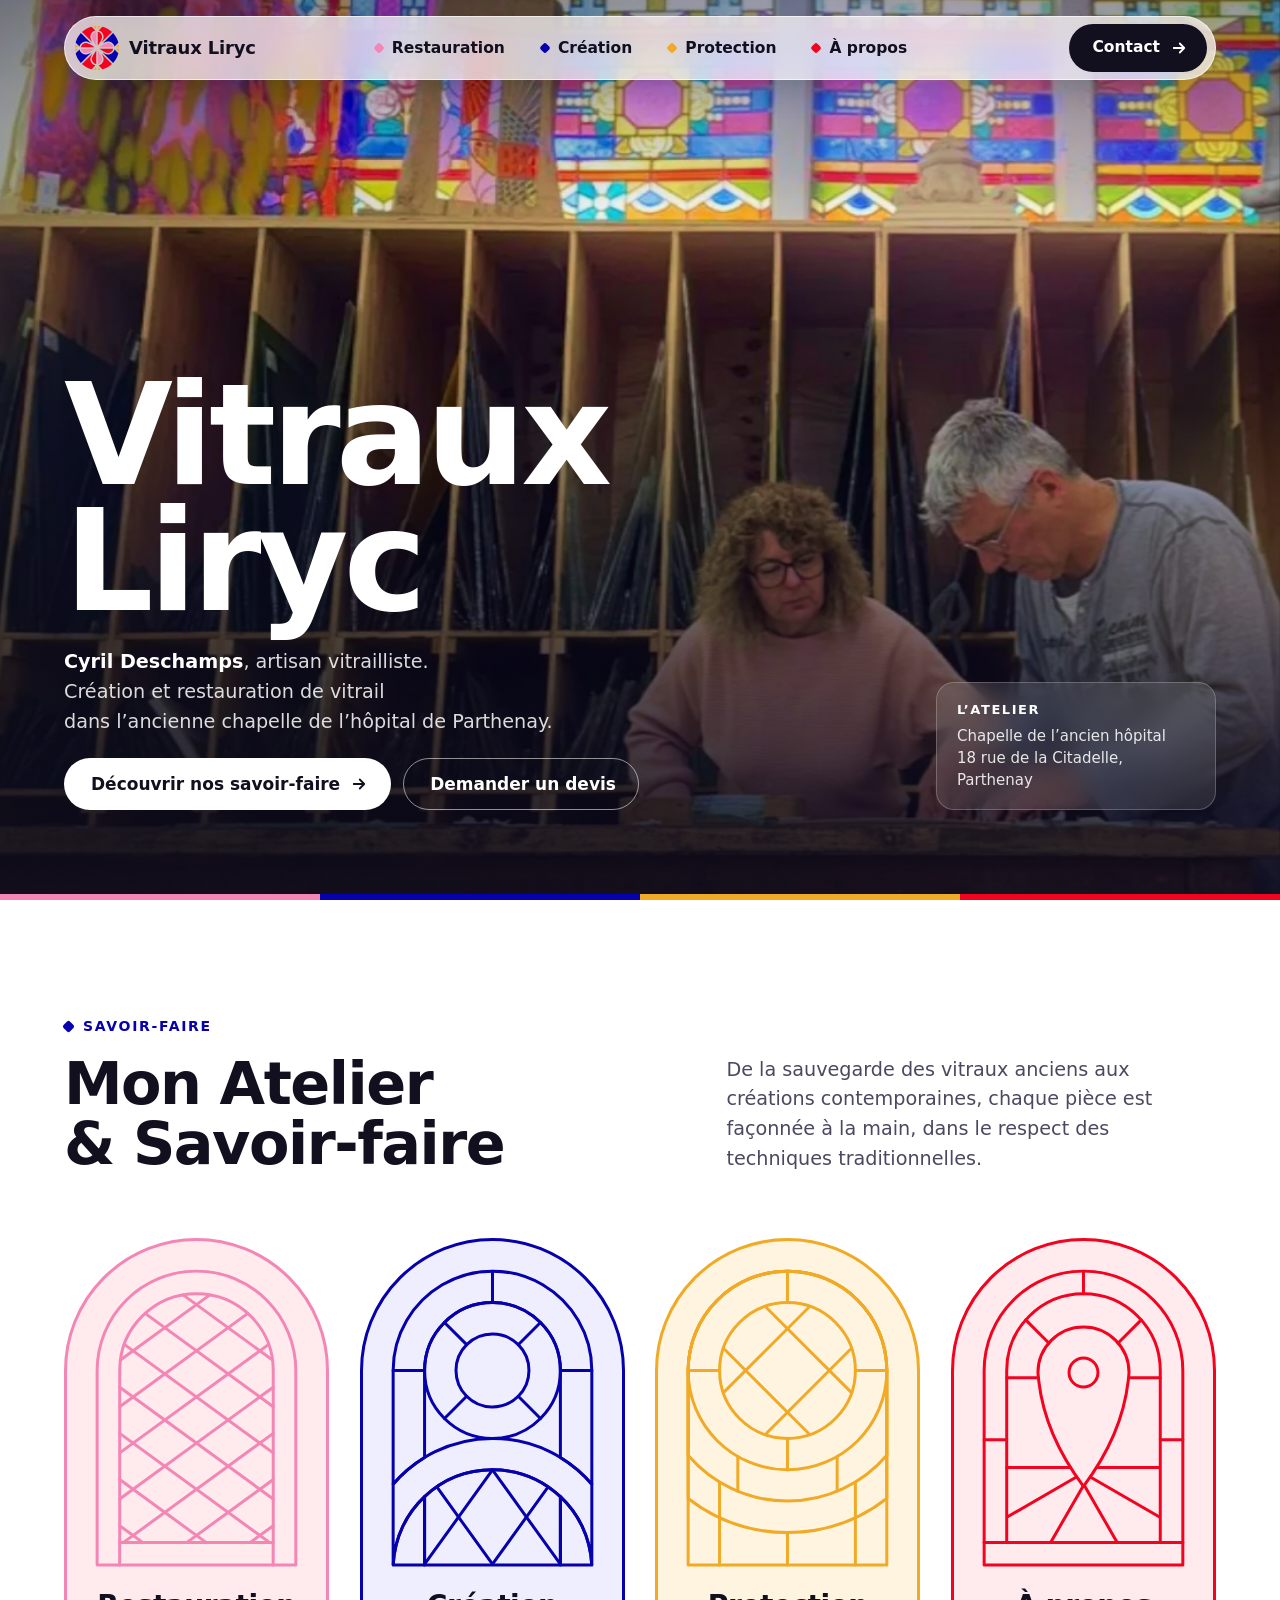
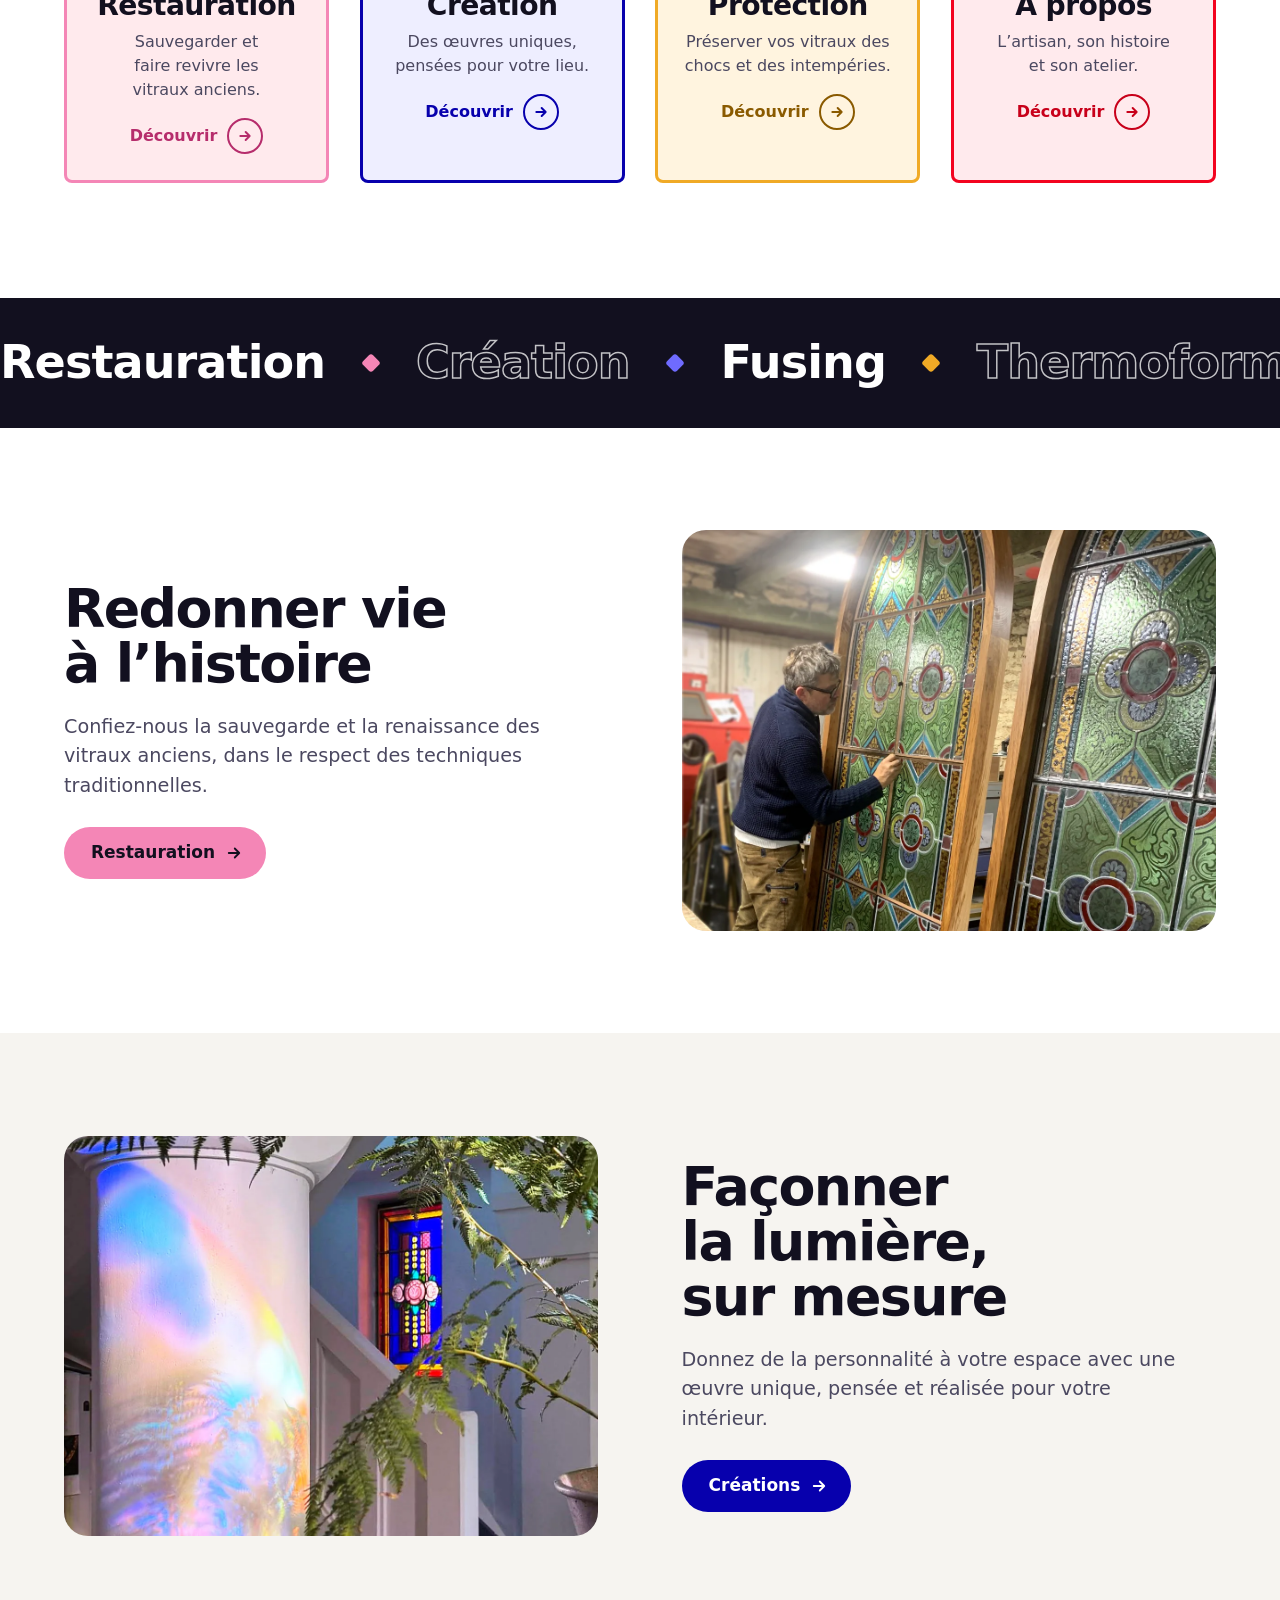
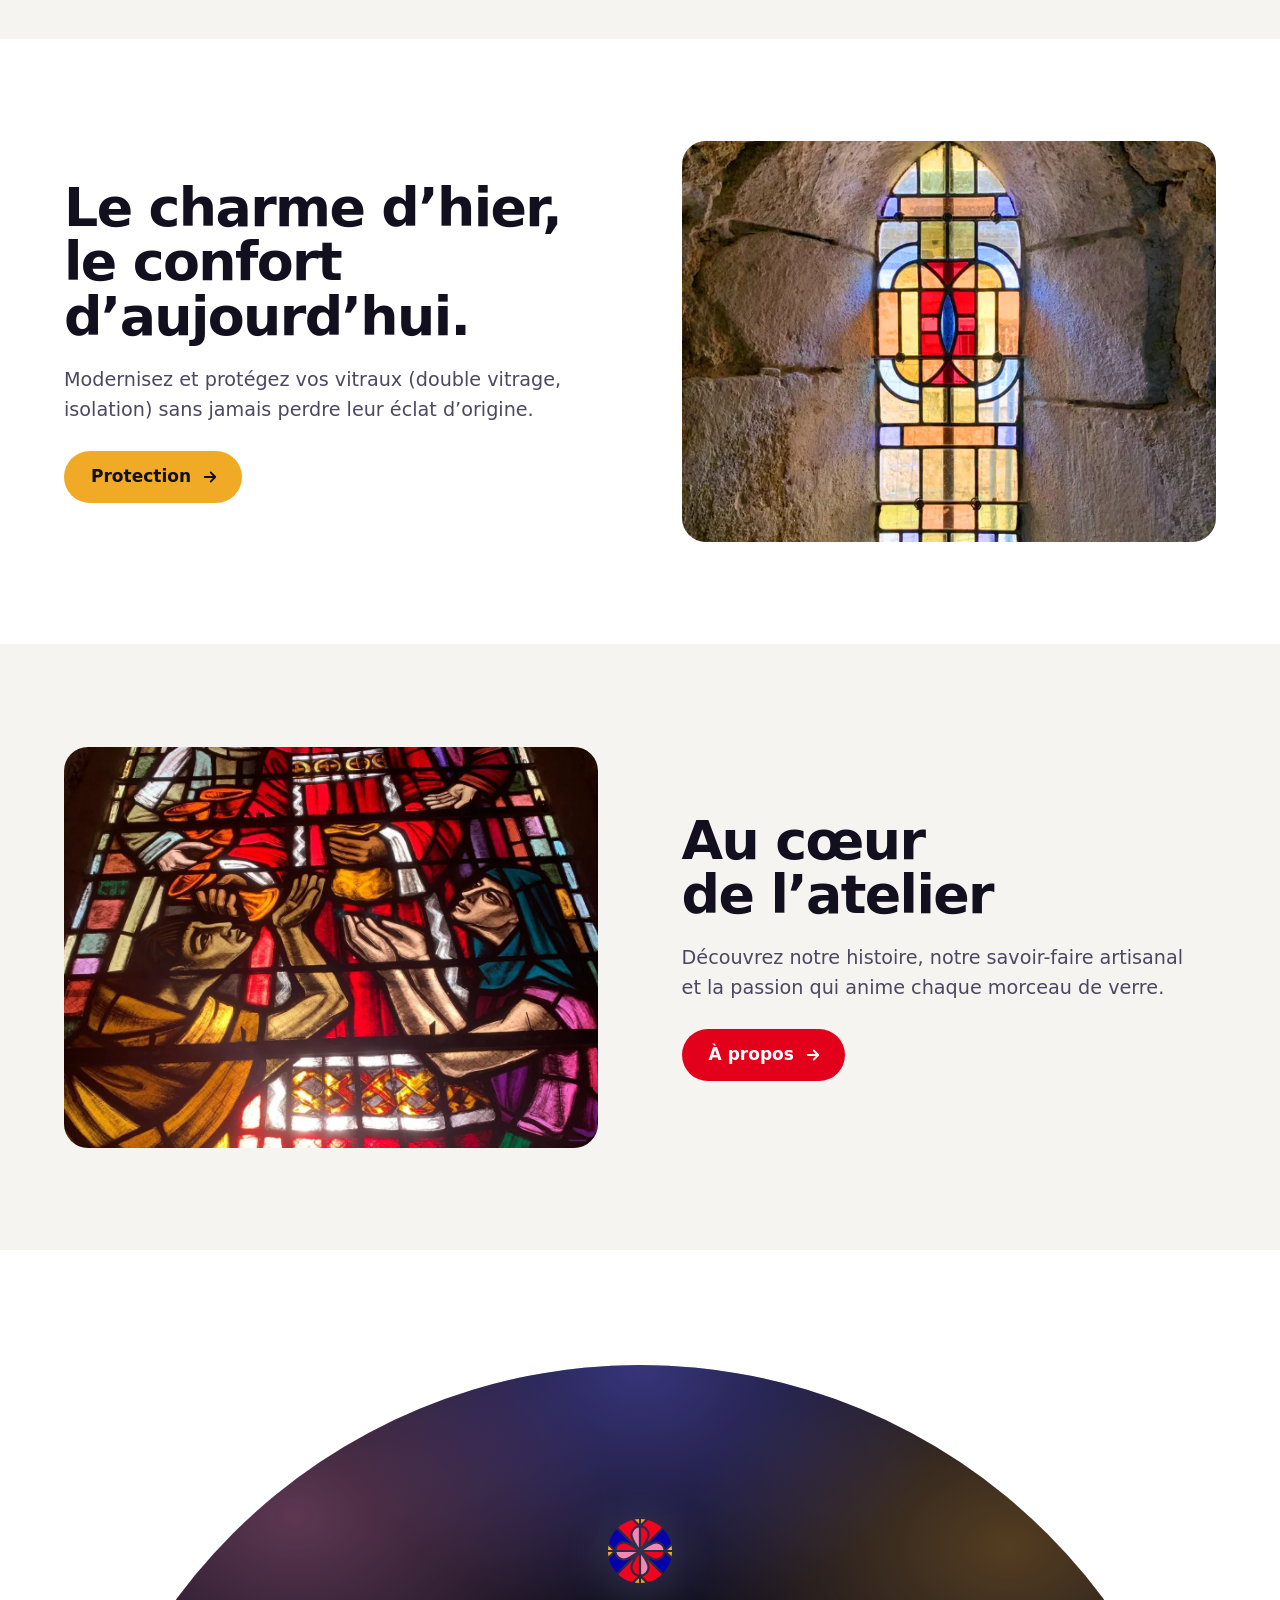
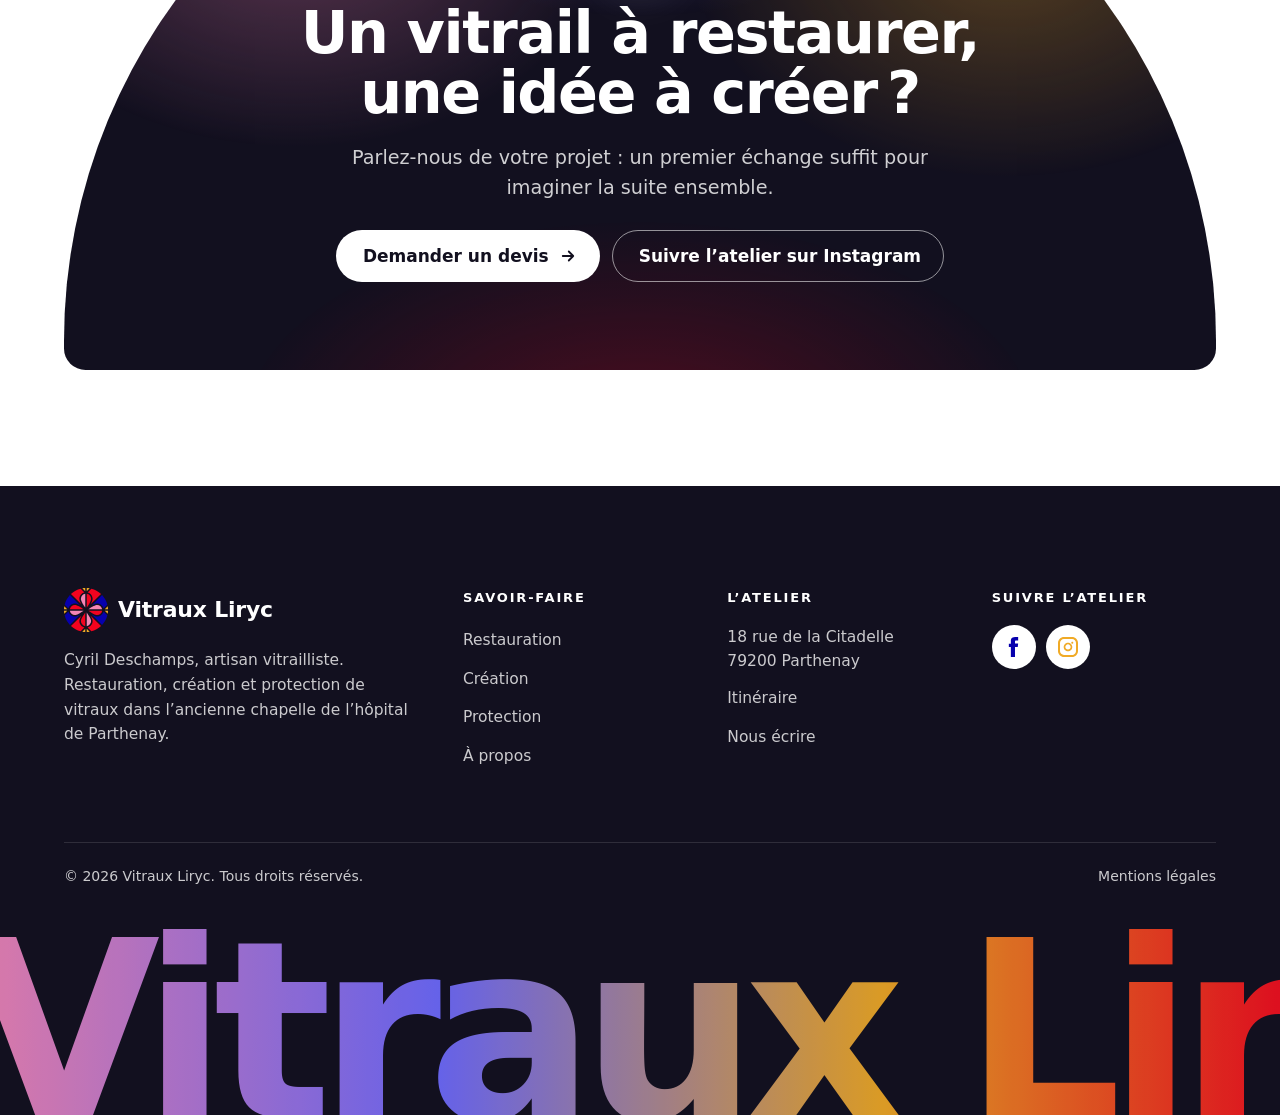
==== commit 8bbe1342: "Mobile : cartes de l'accueil en liste, survols réservés à la souris, nouvelle photo Création - Effet" ====
--- a/index.html
+++ b/index.html
@@ -220,7 +220,7 @@
       <a class="btn btn--bleu" href="creation.html">Créations<svg viewBox="0 0 24 24" fill="none" stroke="currentColor" stroke-width="2.4" stroke-linecap="round" stroke-linejoin="round" aria-hidden="true"><path d="M5 12h14M13 6l6 6-6 6"/></svg></a>
     </div>
     <figure class="feature__media reveal" style="--d:1">
-      <img src="assets/img/creation.webp" alt="Vitraux colorés sous une voûte de chapelle" style="object-position: 100% 31%" loading="lazy">
+      <img src="assets/img/creation-lumiere.webp" alt="Reflets colorés d’un vitrail projetés sur une colonne de la chapelle" style="object-position: center center" loading="lazy">
     </figure>
   </div>
 </section>
--- a/assets/css/style.css
+++ b/assets/css/style.css
@@ -25,7 +25,8 @@
   --gutter: clamp(20px, 5vw, 104px);
   --maxw: 1232px;
   --r-sm: 14px;
-  --lead: 3px; /* épaisseur unique : bordure des arches = plombs des vitraux */
+  --lead: 3px;
+  --stripe: 6px; /* épaisseur de la bande 4 couleurs, reprise par la bordure de la photo de Cyril */ /* épaisseur unique : bordure des arches = plombs des vitraux */
   --r: 24px;
   --ease: cubic-bezier(.22, .61, .36, 1);
   --ease-io: cubic-bezier(.65, 0, .35, 1);
@@ -88,6 +89,7 @@
 .text-balance { text-wrap: balance; }
 
 /* ---------- Boutons ---------- */
+/* Effets de survol réservés aux souris / pavés tactiles : rien sur téléphone et tablette */
 .btn {
   --btn-bg: var(--accent); --btn-fg: var(--on-accent);
   display: inline-flex; align-items: center; justify-content: center; gap: 10px;
@@ -97,8 +99,8 @@
   transition: transform .25s var(--ease), box-shadow .25s var(--ease), background-color .25s var(--ease), color .25s var(--ease);
 }
 .btn svg { width: 18px; height: 18px; flex: none; transition: transform .25s var(--ease); }
-.btn:hover { transform: translateY(-2px); box-shadow: 0 14px 30px -14px color-mix(in srgb, var(--btn-bg) 80%, black); }
-.btn:hover svg { transform: translateX(4px); }
+@media (hover: hover) and (pointer: fine) { .btn:hover { transform: translateY(-2px); box-shadow: 0 14px 30px -14px color-mix(in srgb, var(--btn-bg) 80%, black); } }
+@media (hover: hover) and (pointer: fine) { .btn:hover svg { transform: translateX(4px); } }
 .btn--rose  { --btn-bg: var(--rose);      --btn-fg: var(--ink); }
 .btn--bleu  { --btn-bg: var(--bleu);      --btn-fg: #fff; }
 .btn--jaune { --btn-bg: var(--jaune);     --btn-fg: var(--ink); }
@@ -106,7 +108,7 @@
 .btn--light { --btn-bg: #fff;             --btn-fg: var(--ink); }
 .btn--ink   { --btn-bg: var(--ink);       --btn-fg: #fff; }
 .btn--ghost { --btn-bg: transparent; --btn-fg: #fff; border-color: rgba(255,255,255,.55); }
-.btn--ghost:hover { background: rgba(255,255,255,.12); box-shadow: none; }
+@media (hover: hover) and (pointer: fine) { .btn--ghost:hover { background: rgba(255,255,255,.12); box-shadow: none; } }
 .btn-row { display: flex; flex-wrap: wrap; gap: 12px; }
 
 .link-arrow {
@@ -140,7 +142,7 @@
 .is-scrolled .nav { background: rgba(255,255,255,.9); }
 .brand { display: inline-flex; align-items: center; gap: 10px; text-decoration: none; font-weight: 900; font-size: 18px; letter-spacing: -.01em; justify-self: start; }
 .brand img { width: 44px; height: 44px; transition: transform .8s var(--ease); }
-.brand:hover img { transform: rotate(90deg); }
+@media (hover: hover) and (pointer: fine) { .brand:hover img { transform: rotate(90deg); } }
 .nav__links { display: flex; gap: 4px; list-style: none; padding: 0; }
 .nav-link {
   --c: var(--accent);
@@ -149,8 +151,8 @@
   transition: background-color .2s var(--ease);
 }
 .nav-link::before { content: ""; width: 8px; height: 8px; border-radius: 2px; background: var(--c); transform: rotate(45deg); transition: transform .3s var(--ease); }
-.nav-link:hover { background: color-mix(in srgb, var(--c) 14%, transparent); }
-.nav-link:hover::before { transform: rotate(225deg); }
+@media (hover: hover) and (pointer: fine) { .nav-link:hover { background: color-mix(in srgb, var(--c) 14%, transparent); } }
+@media (hover: hover) and (pointer: fine) { .nav-link:hover::before { transform: rotate(225deg); } }
 .nav-link[aria-current="page"] { background: color-mix(in srgb, var(--c) 18%, transparent); }
 .nav-link--rose  { --c: var(--rose); }
 .nav-link--bleu  { --c: var(--bleu); }
@@ -243,14 +245,14 @@
 .pill .gem { width: 9px; height: 9px; border-radius: 2px; transform: rotate(45deg); background: var(--accent); }
 .crumbs { display: flex; gap: 8px; font-size: 14px; font-weight: 700; color: rgba(255,255,255,.75); }
 .crumbs a { text-decoration: none; }
-.crumbs a:hover { color: #fff; text-decoration: underline; }
-.stripe { position: absolute; left: 0; right: 0; bottom: 0; height: 6px; display: flex; }
+@media (hover: hover) and (pointer: fine) { .crumbs a:hover { color: #fff; text-decoration: underline; } }
+.stripe { position: absolute; left: 0; right: 0; bottom: 0; height: var(--stripe); display: flex; }
 .stripe i, .stripes i { flex: 1; }
 .stripe i:nth-child(1), .stripes i:nth-child(1) { background: var(--rose); }
 .stripe i:nth-child(2), .stripes i:nth-child(2) { background: var(--bleu); }
 .stripe i:nth-child(3), .stripes i:nth-child(3) { background: var(--jaune); }
 .stripe i:nth-child(4), .stripes i:nth-child(4) { background: var(--rouge); }
-.stripes { display: flex; height: 6px; }
+.stripes { display: flex; height: var(--stripe); }
 
 @media (max-width: 899px) {
   .hero__inner { grid-template-columns: 1fr; }
@@ -272,17 +274,6 @@
    Cartes « arche » (accueil)
    ========================================================================== */
 .arches__grid { display: grid; grid-template-columns: minmax(0, 340px); justify-content: center; gap: 28px; list-style: none; padding: 0; }
-@media (max-width: 639px) {
-  /* carrousel à défilement aimanté */
-  .arches__grid {
-    display: flex; justify-content: flex-start; gap: 16px; overflow-x: auto; scroll-snap-type: x mandatory; overscroll-behavior-x: contain;
-    margin-inline: calc(-1 * var(--gutter)); padding: 4px var(--gutter) 20px; scroll-padding-inline: var(--gutter);
-    scrollbar-width: none;
-  }
-  .arches__grid::-webkit-scrollbar { display: none; }
-  .arches__grid > li { flex: 0 0 76%; scroll-snap-align: start; }
-  .arch-card { padding: 20px 20px 22px; gap: 18px; }
-}
 @media (min-width: 640px)  { .arches__grid { grid-template-columns: repeat(2, minmax(0, 340px)); } }
 @media (min-width: 1100px) { .arches__grid { grid-template-columns: repeat(4, minmax(0, 1fr)); gap: clamp(20px, 2.4vw, 32px); } }
 
@@ -298,14 +289,36 @@
 .arch-card--bleu  { --c: var(--bleu);  --bg: var(--bleu-pastel);  --c-ink: var(--bleu-ink);  --on-c: #fff; }
 .arch-card--jaune { --c: var(--jaune); --bg: var(--jaune-pastel); --c-ink: var(--jaune-ink); --on-c: var(--ink); }
 .arch-card--rouge { --c: var(--rouge); --bg: var(--rose-pastel);  --c-ink: var(--rouge-ink); --on-c: #fff; }
-.arch-card:hover { transform: translateY(-8px); box-shadow: 0 34px 60px -34px var(--c); background: color-mix(in srgb, var(--bg) 70%, var(--c) 8%); }
+@media (hover: hover) and (pointer: fine) { .arch-card:hover { transform: translateY(-8px); box-shadow: 0 34px 60px -34px var(--c); background: color-mix(in srgb, var(--bg) 70%, var(--c) 8%); } }
 .arch-card .vitrail-svg { width: 100%; height: auto; color: var(--c); overflow: visible; transition: transform .6s var(--ease); }
-.arch-card:hover .vitrail-svg { transform: scale(1.025); }
+@media (hover: hover) and (pointer: fine) { .arch-card:hover .vitrail-svg { transform: scale(1.025); } }
 .arch-card__body { display: flex; flex-direction: column; align-items: center; gap: 8px; }
 .arch-card__title { font-weight: 900; font-size: clamp(26px, 2.2vw, 30px); letter-spacing: -.02em; line-height: 1.1; }
 .arch-card__text { font-size: 16px; line-height: 1.5; color: var(--ink-soft); text-wrap: balance; }
 .arch-card .link-arrow { margin-top: 8px; color: var(--c-ink); }
-.arch-card:hover .dot-arrow { transform: translateX(4px) rotate(-45deg); background: var(--c); border-color: var(--c); color: var(--on-c); }
+@media (hover: hover) and (pointer: fine) { .arch-card:hover .dot-arrow { transform: translateX(4px) rotate(-45deg); background: var(--c); border-color: var(--c); color: var(--on-c); } }
+
+@media (max-width: 639px) {
+  /* essai : une carte par ligne, pictogramme à gauche, textes à droite */
+  .arches__grid { grid-template-columns: 1fr; gap: 14px; }
+  .arch-card {
+    --pic: 78px;   /* largeur du pictogramme */
+    --pad: 16px;   /* marge intérieure, identique en haut et à gauche */
+    flex-direction: row; align-items: flex-start; gap: 18px; text-align: left;
+    padding: var(--pad) 18px var(--pad) var(--pad);
+    /* coin haut gauche concentrique à l'arche du pictogramme :
+       bordure + marge + rayon de l'arche (moitié du dessin, hors marge interne du SVG) */
+    border-radius: calc(var(--lead) + var(--pad) + var(--pic) * .48) 22px 22px 22px;
+  }
+  .arch-card .vitrail-svg { flex: 0 0 var(--pic); width: var(--pic); }
+  .arch-card__body { align-self: center; }
+  .arch-card__body { align-items: flex-start; gap: 4px; flex: 1; min-width: 0; }
+  .arch-card__title { font-size: 21px; letter-spacing: -.015em; }
+  .arch-card__text { font-size: 14.5px; line-height: 1.45; text-wrap: pretty; }
+  .arch-card .link-arrow { margin-top: 6px; font-size: 14.5px; gap: 8px; }
+  .arch-card .link-arrow .dot-arrow { width: 30px; height: 30px; }
+  .arch-card .link-arrow svg { width: 14px; height: 14px; }
+}
 
 /* Tracé du plomb : les lignes se dessinent à l’apparition */
 .js .reveal .vitrail-svg path {
@@ -341,7 +354,7 @@
 .feature__text .btn { margin-top: 6px; }
 .feature__media { position: relative; aspect-ratio: 4 / 3; border-radius: var(--r); overflow: hidden; background: var(--pierre); }
 .feature__media img { width: 100%; height: 100%; object-fit: cover; transform: scale(1.001); transition: transform 1.2s var(--ease); }
-.feature__media:hover img { transform: scale(1.05); }
+@media (hover: hover) and (pointer: fine) { .feature__media:hover img { transform: scale(1.05); } }
 .feature__tag {
   position: absolute; left: 16px; bottom: 16px;
   display: inline-flex; align-items: center; gap: 8px; padding: 8px 14px 8px 12px; border-radius: 999px;
@@ -374,7 +387,7 @@
 .arch-frame .vitrail-svg { width: 100%; height: auto; color: var(--accent); overflow: visible; }
 /* Plombs : épaisseur recalculée en JS (main.js) pour égaler la bordure --lead ; valeur de repli sans JS */
 .vitrail-svg { stroke-width: 2.4; }
-.arch-photo { width: min(440px, 100%); aspect-ratio: 3 / 4; overflow: hidden; border: 2px solid var(--accent); border-radius: 400px 400px var(--r) var(--r); }
+.arch-photo { width: min(440px, 100%); aspect-ratio: 3 / 4; overflow: hidden; border: var(--stripe) solid var(--accent); border-radius: 400px 400px var(--r) var(--r); }
 .arch-photo img { width: 100%; height: 100%; object-fit: cover; }
 @media (max-width: 899px) {
   .split { grid-template-columns: 1fr; }
@@ -390,7 +403,7 @@
   background: #fff; border: 1px solid var(--line); border-radius: var(--r);
   transition: transform .35s var(--ease), box-shadow .35s var(--ease), border-color .35s var(--ease);
 }
-.tile:hover { transform: translateY(-4px); border-color: var(--accent); box-shadow: 0 28px 50px -32px color-mix(in srgb, var(--accent) 70%, black); }
+@media (hover: hover) and (pointer: fine) { .tile:hover { transform: translateY(-4px); border-color: var(--accent); box-shadow: 0 28px 50px -32px color-mix(in srgb, var(--accent) 70%, black); } }
 .tile__icon { width: 52px; height: 52px; border-radius: 16px; display: grid; place-items: center; background: var(--pastel); color: var(--accent-ink); margin-bottom: 6px; }
 .tile__icon svg { width: 24px; height: 24px; }
 .tile p { font-size: 16.5px; line-height: 1.6; color: var(--ink-soft); }
@@ -429,7 +442,7 @@
   transition: background-color .2s var(--ease), color .2s var(--ease), border-color .2s var(--ease), opacity .2s;
 }
 .carousel__btn svg { width: 22px; height: 22px; }
-.carousel__btn:hover:not(:disabled) { background: var(--ink); border-color: var(--ink); color: #fff; }
+@media (hover: hover) and (pointer: fine) { .carousel__btn:hover:not(:disabled) { background: var(--ink); border-color: var(--ink); color: #fff; } }
 .carousel__btn:disabled { opacity: .35; cursor: default; }
 
 .carousel__track {
@@ -448,13 +461,13 @@
   text-decoration: none; color: var(--ink);
   transition: transform .4s var(--ease), border-color .4s var(--ease), box-shadow .4s var(--ease);
 }
-.press-card:hover { transform: translateY(-6px); border-color: var(--c); box-shadow: 0 30px 50px -32px color-mix(in srgb, var(--c) 80%, black); }
+@media (hover: hover) and (pointer: fine) { .press-card:hover { transform: translateY(-6px); border-color: var(--c); box-shadow: 0 30px 50px -32px color-mix(in srgb, var(--c) 80%, black); } }
 .press-card__media {
   position: relative; display: block; aspect-ratio: 16 / 10; overflow: hidden; background: var(--c-pastel);
   border-bottom: 4px solid var(--c);
 }
 .press-card__media img { width: 100%; height: 100%; object-fit: cover; transition: transform 1s var(--ease); }
-.press-card:hover .press-card__media img { transform: scale(1.06); }
+@media (hover: hover) and (pointer: fine) { .press-card:hover .press-card__media img { transform: scale(1.06); } }
 .press-card__media::after { content: ""; position: absolute; inset: 0; background: linear-gradient(180deg, rgba(12,10,28,.35), transparent 35%, transparent 70%, rgba(12,10,28,.45)); pointer-events: none; }
 .press-chip {
   position: absolute; z-index: 1; top: 14px; left: 14px;
@@ -487,7 +500,7 @@
 }
 .press-card__cta .dot-arrow svg { width: 16px; height: 16px; transform: rotate(-45deg); }
 .press-card__cta .dot-arrow svg path { stroke-width: var(--stroke); vector-effect: non-scaling-stroke; }
-.press-card:hover .dot-arrow { transform: translate(3px, -3px); background: var(--c); border-color: var(--c); color: var(--on-c); }
+@media (hover: hover) and (pointer: fine) { .press-card:hover .dot-arrow { transform: translate(3px, -3px); background: var(--c); border-color: var(--c); color: var(--on-c); } }
 
 .carousel__progress { position: relative; height: 3px; border-radius: 3px; background: color-mix(in srgb, var(--ink) 12%, transparent); overflow: hidden; }
 .carousel__progress span {
@@ -554,7 +567,7 @@
   background: #fff; text-decoration: none; color: var(--ink); font-size: 15px; font-weight: 700;
   border: 1px solid var(--line); transition: border-color .2s;
 }
-.socials-inline a:hover { border-color: var(--bleu); }
+@media (hover: hover) and (pointer: fine) { .socials-inline a:hover { border-color: var(--bleu); } }
 .socials-inline img { width: 18px; height: 18px; }
 
 .form { display: grid; gap: 18px; padding: clamp(24px, 4vw, 44px); background: #fff; border: 1px solid var(--line); border-radius: 28px; box-shadow: 0 40px 80px -50px rgba(18,16,31,.35); }
@@ -569,7 +582,7 @@
   transition: border-color .2s, box-shadow .2s, background-color .2s;
 }
 .field textarea { min-height: 170px; resize: vertical; }
-.field input:hover, .field select:hover, .field textarea:hover { border-color: #cfc9bf; }
+@media (hover: hover) and (pointer: fine) { .field input:hover, .field select:hover, .field textarea:hover { border-color: #cfc9bf; } }
 .field input:focus, .field select:focus, .field textarea:focus { outline: none; background: #fff; border-color: var(--bleu); box-shadow: 0 0 0 4px var(--bleu-pastel); }
 .check { display: flex; gap: 12px; align-items: flex-start; font-size: 14.5px; line-height: 1.5; color: var(--ink-soft); }
 .check input { margin-top: 3px; width: 18px; height: 18px; accent-color: var(--bleu); flex: none; }
@@ -598,12 +611,12 @@
 .footer-col h2 { font-size: 13px; letter-spacing: .14em; text-transform: uppercase; color: #fff; margin-bottom: 16px; }
 .footer-col ul { list-style: none; padding: 0; display: grid; gap: 10px; }
 .footer-col a, .footer-col address { font-style: normal; font-size: 15.5px; line-height: 1.55; }
-.footer-col a:hover { color: #fff; text-decoration: underline; text-underline-offset: 4px; }
+@media (hover: hover) and (pointer: fine) { .footer-col a:hover { color: #fff; text-decoration: underline; text-underline-offset: 4px; } }
 .socials { display: flex; flex-wrap: wrap; gap: 10px; }
 .socials a { display: grid; place-items: center; width: 44px; height: 44px; border-radius: 50%; background: #fff; transition: transform .25s var(--ease); }
-.socials a:hover { transform: translateY(-3px); }
+@media (hover: hover) and (pointer: fine) { .socials a:hover { transform: translateY(-3px); } }
 .footer-bottom { display: flex; flex-wrap: wrap; justify-content: space-between; gap: 12px 24px; margin-top: clamp(48px, 6vw, 72px); padding-block: 22px; border-top: 1px solid rgba(255,255,255,.12); font-size: 14px; }
-.footer-bottom a:hover { color: #fff; text-decoration: underline; }
+@media (hover: hover) and (pointer: fine) { .footer-bottom a:hover { color: #fff; text-decoration: underline; } }
 .wordmark {
   /* largeur du texte = 105 % de la largeur du site, centré (débord masqué par le footer) */
   display: block; width: 105vw; margin: 0 0 -0.17em -2.5vw; padding: 0;
